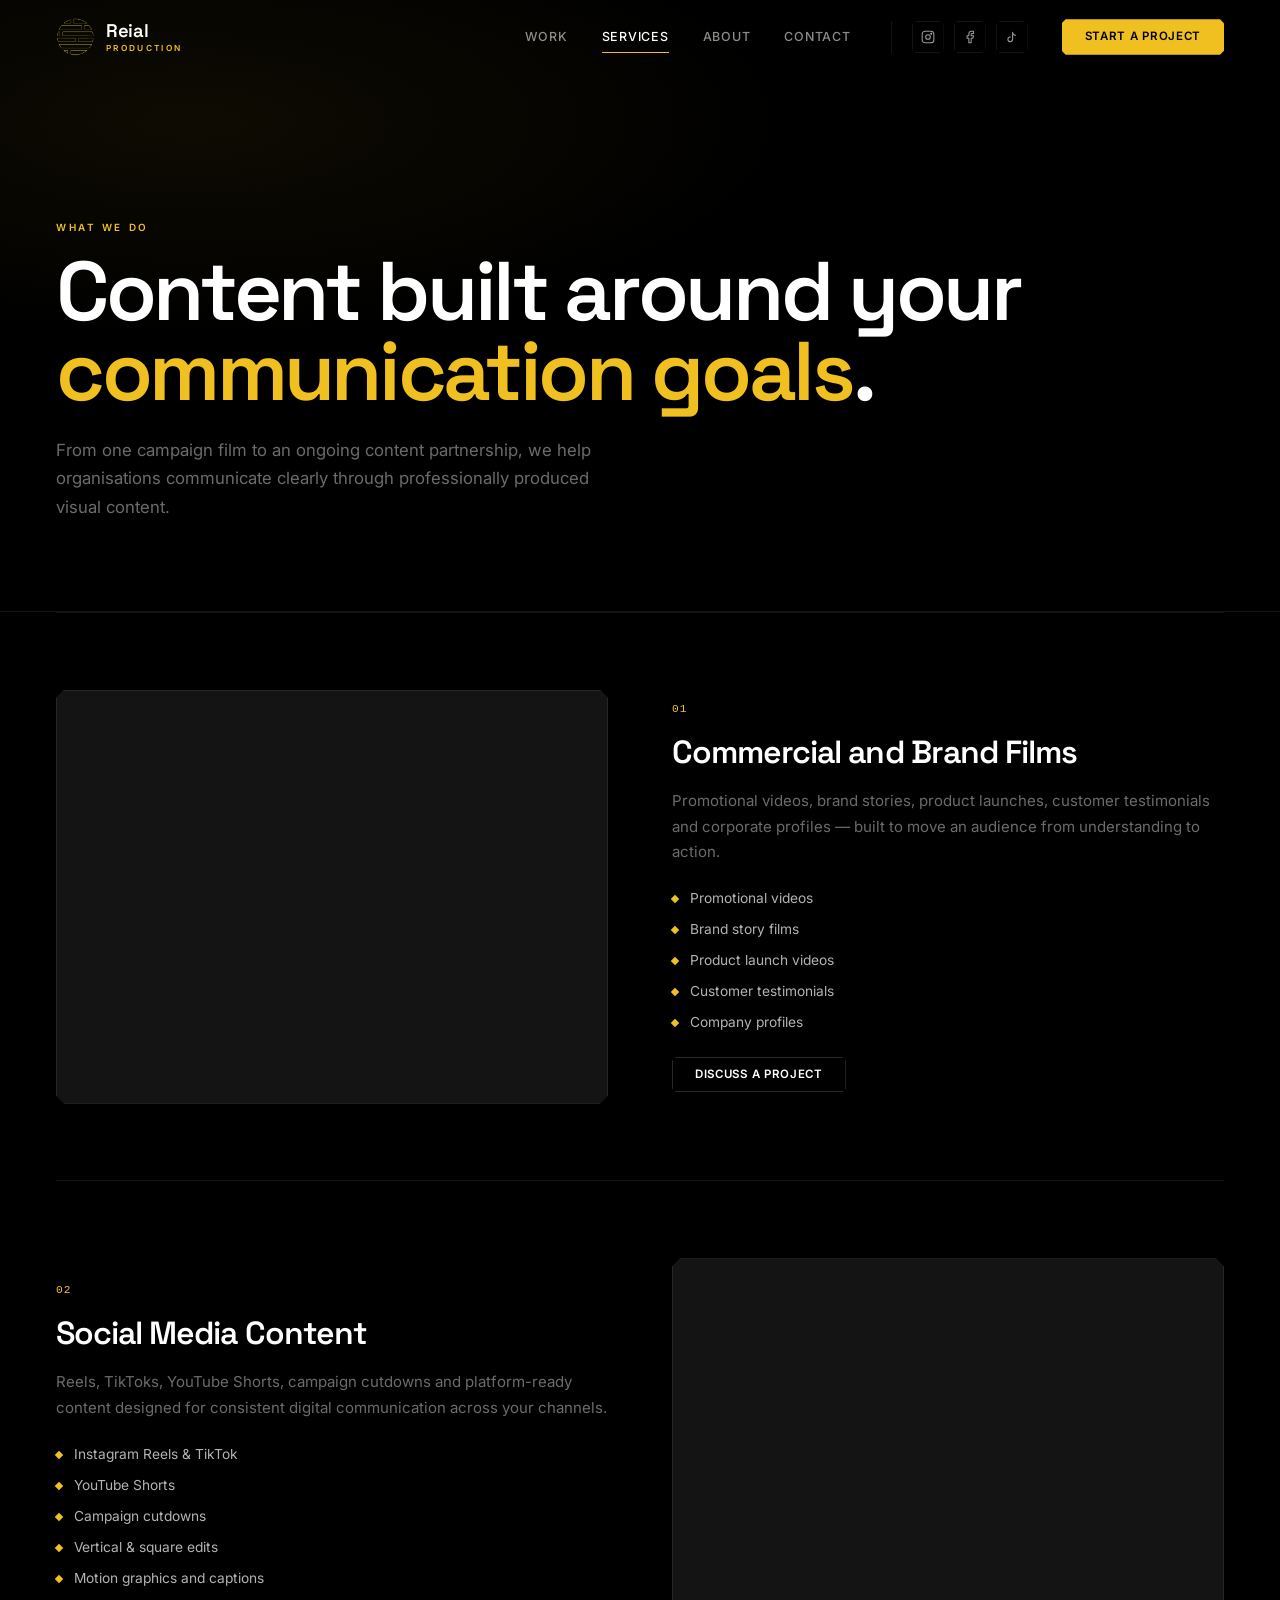
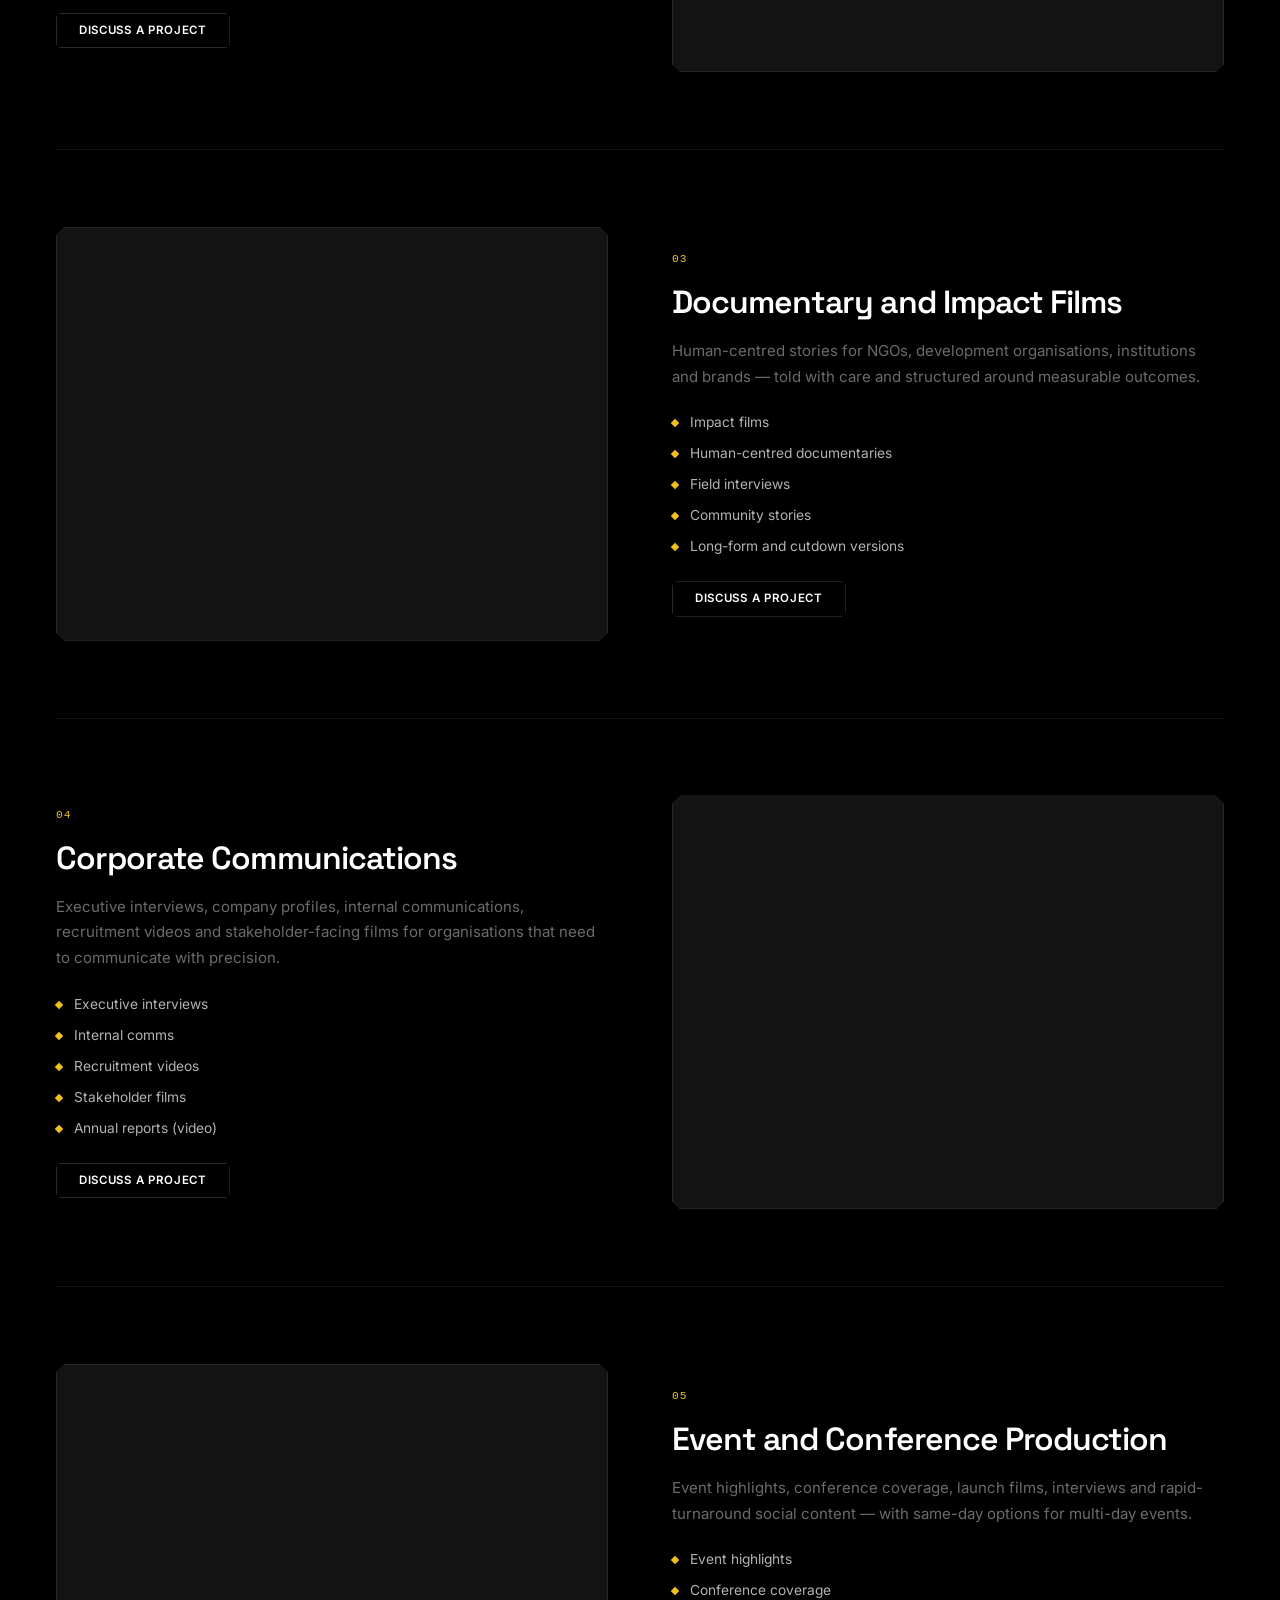
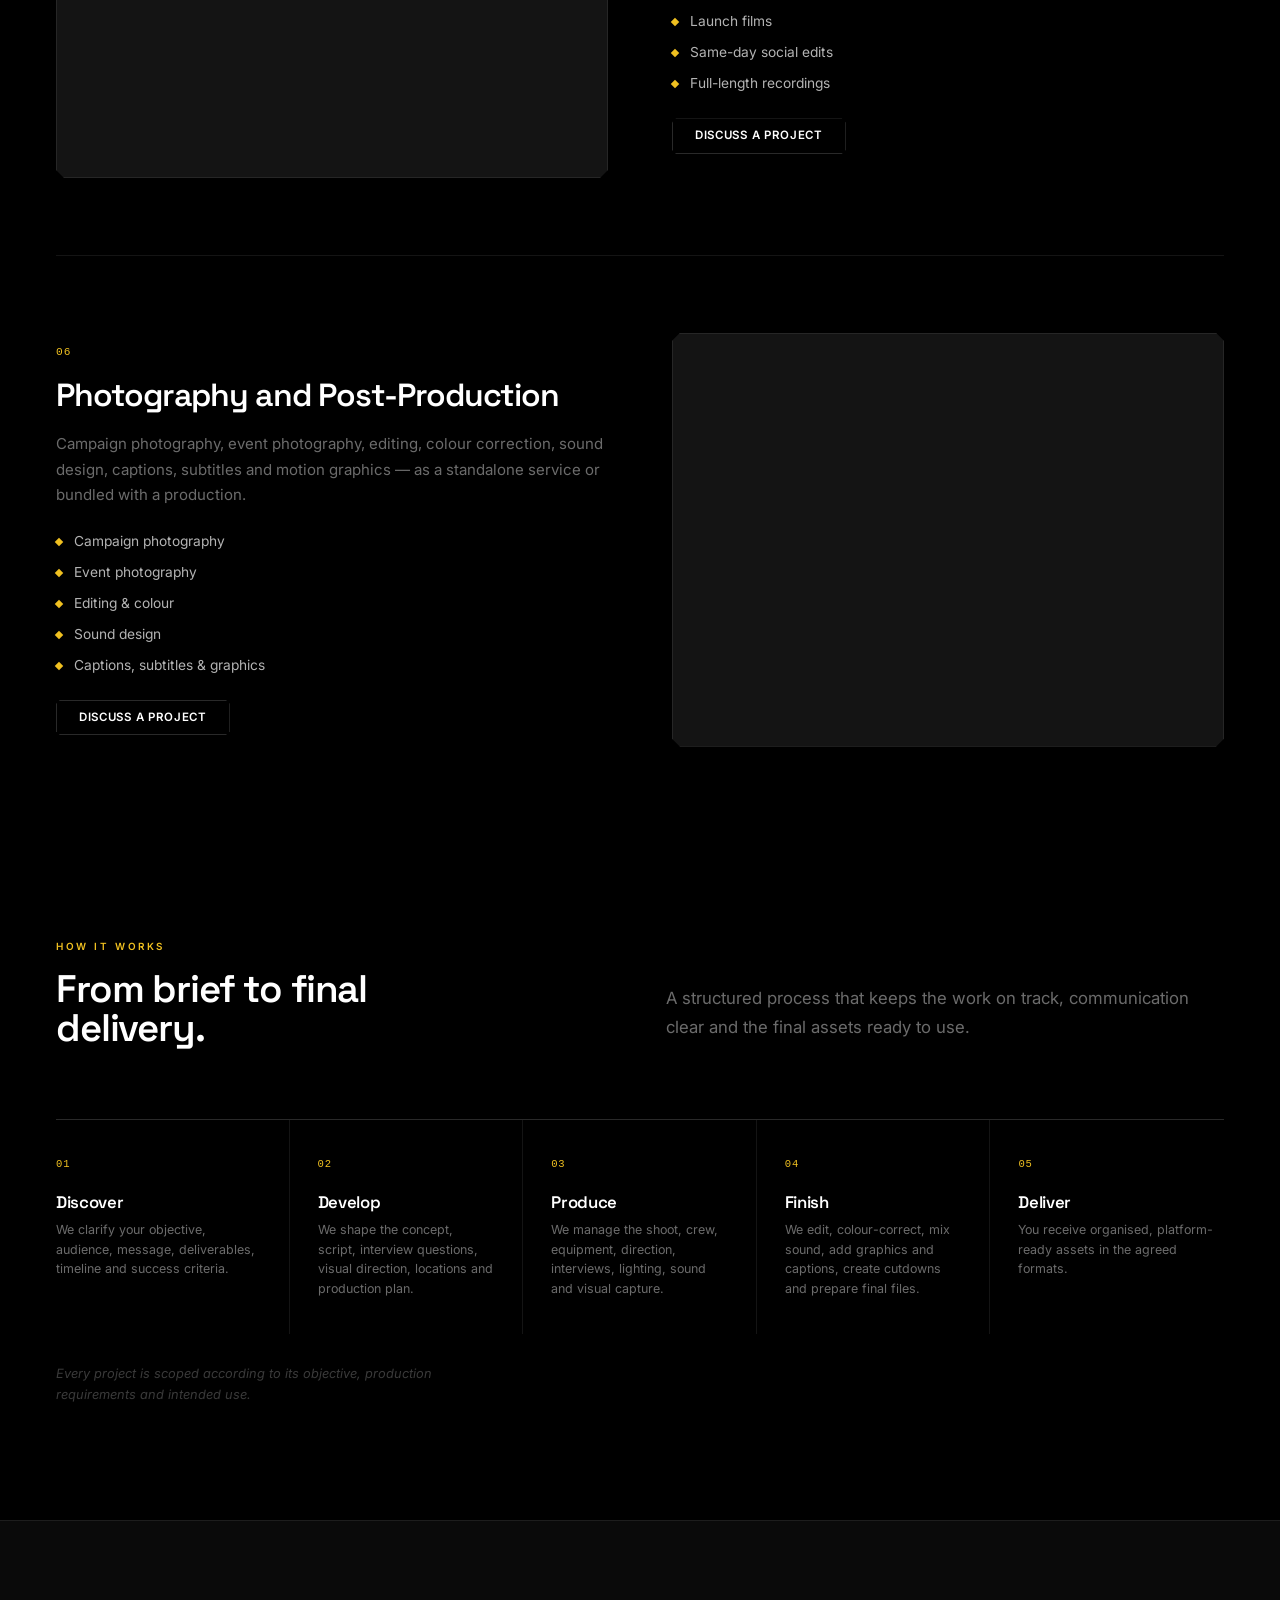
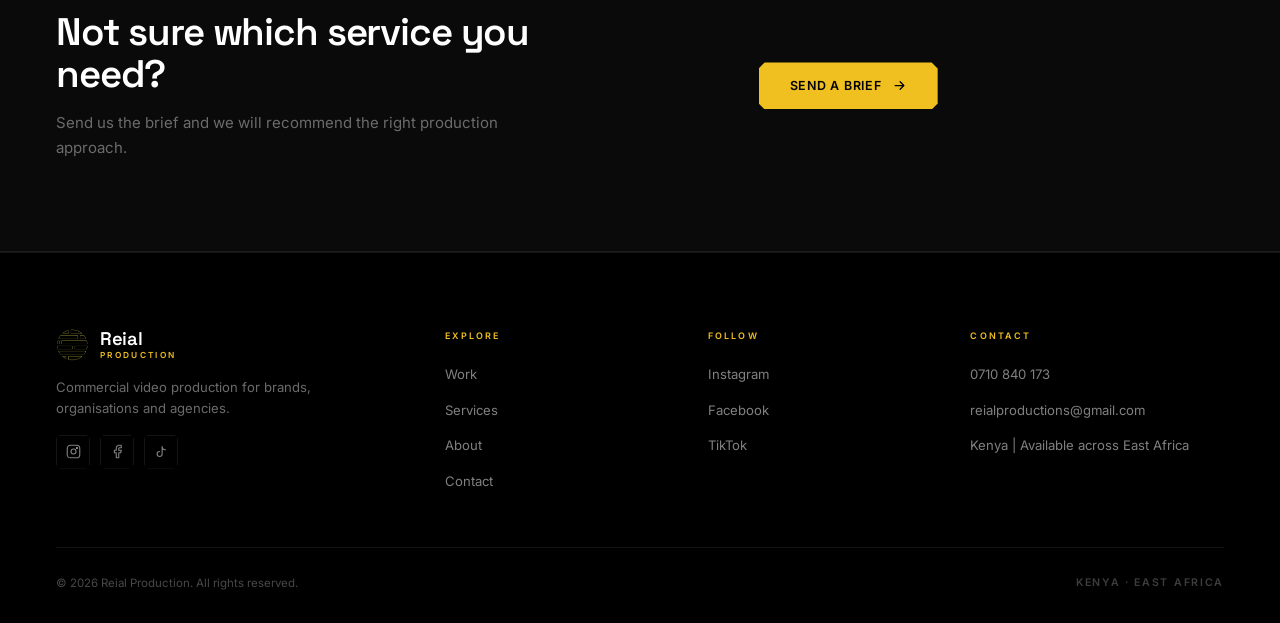
==== services.html @ 3b2d71b9 "Add files via upload" ====
<!DOCTYPE html>
<html lang="en">
<head>
<meta charset="utf-8">
<meta name="viewport" content="width=device-width, initial-scale=1">
<meta name="theme-color" content="#000000">

<title>Services — Reial Production</title>
<meta name="description" content="Commercial films, social media content, documentaries, corporate communications, event coverage and post-production from Reial Production.">
<link rel="canonical" href="https://reialproductions.vercel.app/services">

<meta property="og:type" content="website">
<meta property="og:title" content="Services — Reial Production">
<meta property="og:description" content="Content built around your communication goals.">
<meta property="og:image" content="assets/og-image.jpg">
<meta name="twitter:card" content="summary_large_image">

<link rel="icon" type="image/png" href="logo.png">
<link rel="preconnect" href="https://fonts.googleapis.com">
<link rel="preconnect" href="https://fonts.gstatic.com" crossorigin>
<link href="https://fonts.googleapis.com/css2?family=Inter:wght@300;400;500;600;700&family=Space+Grotesk:wght@500;600;700&display=swap" rel="stylesheet">
<link rel="stylesheet" href="styles.css">
</head>

<body id="top">

<div class="progress" aria-hidden="true"><div class="progress__bar" id="progressBar"></div></div>

<a class="skip" href="#main">Skip to content</a>

<header class="nav" id="nav">
  <div class="wrap nav__in">
    <a class="brand" href="index.html" aria-label="Reial Production — home">
      <img class="logo-mark" src="logo.png" alt="" width="38" height="38" aria-hidden="true">
      <span class="brand__text">Reial<em>Production</em></span>
    </a>
    <nav class="nav__links" id="navLinks" aria-label="Main">
      <a href="work.html">Work</a>
      <a href="services.html" class="is-current">Services</a>
      <a href="about.html">About</a>
      <a href="contact.html">Contact</a>
      <div class="nav__social">
        <a href="https://www.instagram.com/reialproduction/" target="_blank" rel="noopener" aria-label="Instagram"><svg viewBox="0 0 24 24"><rect x="2" y="2" width="20" height="20" rx="5"/><circle cx="12" cy="12" r="4"/><circle cx="17.5" cy="6.5" r=".8" fill="currentColor"/></svg></a>
        <a href="https://www.facebook.com/reial.ke" target="_blank" rel="noopener" aria-label="Facebook"><svg viewBox="0 0 24 24"><path d="M18 2h-3a5 5 0 0 0-5 5v3H7v4h3v8h4v-8h3l1-4h-4V7a1 1 0 0 1 1-1h3z"/></svg></a>
        <a href="https://www.tiktok.com/@reial.productions" target="_blank" rel="noopener" aria-label="TikTok"><svg viewBox="0 0 24 24"><path d="M9 12a4 4 0 1 0 4 4V4a5 5 0 0 0 5 5"/></svg></a>
      </div>
      <a class="btn btn--gold btn--sm" href="contact.html">Start a project</a>
    </nav>
    <button class="burger" id="burger" type="button" aria-label="Open menu" aria-expanded="false" aria-controls="navLinks">
      <span></span><span></span><span></span>
    </button>
  </div>
</header>

<main id="main">

<section class="page-hero">
  <div class="wrap page-hero__in rv">
    <span class="kicker">What we do</span>
    <h1>Content built around your <em>communication goals</em>.</h1>
    <p class="sub">From one campaign film to an ongoing content partnership, we help organisations communicate clearly through professionally produced visual content.</p>
  </div>
</section>

<section style="padding:0">
  <div class="wrap">
    <div class="svc-detail rv">
      <div class="svc-detail__media"><img src="assets/service-commercial.jpg" alt="Brand film production" loading="lazy" width="900" height="675"></div>
      <div>
        <span class="svc-detail__num">01</span>
        <h2 class="svc-detail__title">Commercial and Brand Films</h2>
        <p class="svc-detail__desc">Promotional videos, brand stories, product launches, customer testimonials and corporate profiles — built to move an audience from understanding to action.</p>
        <ul class="svc-detail__list"><li>Promotional videos</li><li>Brand story films</li><li>Product launch videos</li><li>Customer testimonials</li><li>Company profiles</li></ul>
        <a class="btn btn--ghost btn--sm" href="contact.html">Discuss a project</a>
      </div>
    </div>

    <div class="svc-detail rv">
      <div class="svc-detail__media"><img src="assets/service-social.jpg" alt="Social media content production" loading="lazy" width="900" height="675"></div>
      <div>
        <span class="svc-detail__num">02</span>
        <h2 class="svc-detail__title">Social Media Content</h2>
        <p class="svc-detail__desc">Reels, TikToks, YouTube Shorts, campaign cutdowns and platform-ready content designed for consistent digital communication across your channels.</p>
        <ul class="svc-detail__list"><li>Instagram Reels &amp; TikTok</li><li>YouTube Shorts</li><li>Campaign cutdowns</li><li>Vertical &amp; square edits</li><li>Motion graphics and captions</li></ul>
        <a class="btn btn--ghost btn--sm" href="contact.html">Discuss a project</a>
      </div>
    </div>

    <div class="svc-detail rv">
      <div class="svc-detail__media"><img src="assets/service-documentary.jpg" alt="Documentary production" loading="lazy" width="900" height="675"></div>
      <div>
        <span class="svc-detail__num">03</span>
        <h2 class="svc-detail__title">Documentary and Impact Films</h2>
        <p class="svc-detail__desc">Human-centred stories for NGOs, development organisations, institutions and brands — told with care and structured around measurable outcomes.</p>
        <ul class="svc-detail__list"><li>Impact films</li><li>Human-centred documentaries</li><li>Field interviews</li><li>Community stories</li><li>Long-form and cutdown versions</li></ul>
        <a class="btn btn--ghost btn--sm" href="contact.html">Discuss a project</a>
      </div>
    </div>

    <div class="svc-detail rv">
      <div class="svc-detail__media"><img src="assets/service-corporate.jpg" alt="Corporate communications production" loading="lazy" width="900" height="675"></div>
      <div>
        <span class="svc-detail__num">04</span>
        <h2 class="svc-detail__title">Corporate Communications</h2>
        <p class="svc-detail__desc">Executive interviews, company profiles, internal communications, recruitment videos and stakeholder-facing films for organisations that need to communicate with precision.</p>
        <ul class="svc-detail__list"><li>Executive interviews</li><li>Internal comms</li><li>Recruitment videos</li><li>Stakeholder films</li><li>Annual reports (video)</li></ul>
        <a class="btn btn--ghost btn--sm" href="contact.html">Discuss a project</a>
      </div>
    </div>

    <div class="svc-detail rv">
      <div class="svc-detail__media"><img src="assets/service-events.jpg" alt="Event and conference production" loading="lazy" width="900" height="675"></div>
      <div>
        <span class="svc-detail__num">05</span>
        <h2 class="svc-detail__title">Event and Conference Production</h2>
        <p class="svc-detail__desc">Event highlights, conference coverage, launch films, interviews and rapid-turnaround social content — with same-day options for multi-day events.</p>
        <ul class="svc-detail__list"><li>Event highlights</li><li>Conference coverage</li><li>Launch films</li><li>Same-day social edits</li><li>Full-length recordings</li></ul>
        <a class="btn btn--ghost btn--sm" href="contact.html">Discuss a project</a>
      </div>
    </div>

    <div class="svc-detail rv">
      <div class="svc-detail__media"><img src="assets/service-photography.jpg" alt="Photography and post-production" loading="lazy" width="900" height="675"></div>
      <div>
        <span class="svc-detail__num">06</span>
        <h2 class="svc-detail__title">Photography and Post-Production</h2>
        <p class="svc-detail__desc">Campaign photography, event photography, editing, colour correction, sound design, captions, subtitles and motion graphics — as a standalone service or bundled with a production.</p>
        <ul class="svc-detail__list"><li>Campaign photography</li><li>Event photography</li><li>Editing &amp; colour</li><li>Sound design</li><li>Captions, subtitles &amp; graphics</li></ul>
        <a class="btn btn--ghost btn--sm" href="contact.html">Discuss a project</a>
      </div>
    </div>
  </div>
</section>

<section class="process-section" aria-labelledby="procTitle">
  <div class="wrap">
    <div class="process-head rv">
      <div>
        <span class="kicker">How it works</span>
        <h2 class="display display--md" id="procTitle">From brief to final delivery.</h2>
      </div>
      <p class="sub">A structured process that keeps the work on track, communication clear and the final assets ready to use.</p>
    </div>
    <div class="proc-track rv">
      <div class="proc-step"><p class="proc-n">01</p><h3 class="proc-t">Discover</h3><p class="proc-d">We clarify your objective, audience, message, deliverables, timeline and success criteria.</p></div>
      <div class="proc-step"><p class="proc-n">02</p><h3 class="proc-t">Develop</h3><p class="proc-d">We shape the concept, script, interview questions, visual direction, locations and production plan.</p></div>
      <div class="proc-step"><p class="proc-n">03</p><h3 class="proc-t">Produce</h3><p class="proc-d">We manage the shoot, crew, equipment, direction, interviews, lighting, sound and visual capture.</p></div>
      <div class="proc-step"><p class="proc-n">04</p><h3 class="proc-t">Finish</h3><p class="proc-d">We edit, colour-correct, mix sound, add graphics and captions, create cutdowns and prepare final files.</p></div>
      <div class="proc-step"><p class="proc-n">05</p><h3 class="proc-t">Deliver</h3><p class="proc-d">You receive organised, platform-ready assets in the agreed formats.</p></div>
    </div>
    <p class="process-note rv">Every project is scoped according to its objective, production requirements and intended use.</p>
  </div>
</section>

<section class="cta-strip">
  <div class="wrap cta-strip__in rv">
    <div>
      <h2>Not sure which service you need?</h2>
      <p>Send us the brief and we will recommend the right production approach.</p>
    </div>
    <div class="btn-row">
      <a class="btn btn--gold" href="contact.html">Send a brief
        <svg viewBox="0 0 24 24" fill="none" stroke="currentColor" stroke-width="2" stroke-linecap="round" stroke-linejoin="round"><path d="M5 12h14M13 6l6 6-6 6"/></svg>
      </a>
    </div>
  </div>
</section>

</main>

<footer class="footer">
  <div class="wrap">
    <div class="footer-top">
      <div>
        <a class="brand" href="index.html">
          <img class="logo-mark" src="logo.png" alt="" width="32" height="32" aria-hidden="true">
          <span class="brand__text">Reial<em>Production</em></span>
        </a>
        <p class="footer-tag">Commercial video production for brands, organisations and agencies.</p>
        <div class="footer-social">
          <a href="https://www.instagram.com/reialproduction/" target="_blank" rel="noopener" aria-label="Instagram"><svg viewBox="0 0 24 24"><rect x="2" y="2" width="20" height="20" rx="5"/><circle cx="12" cy="12" r="4"/><circle cx="17.5" cy="6.5" r=".8" fill="currentColor"/></svg></a>
          <a href="https://www.facebook.com/reial.ke" target="_blank" rel="noopener" aria-label="Facebook"><svg viewBox="0 0 24 24"><path d="M18 2h-3a5 5 0 0 0-5 5v3H7v4h3v8h4v-8h3l1-4h-4V7a1 1 0 0 1 1-1h3z"/></svg></a>
          <a href="https://www.tiktok.com/@reial.productions" target="_blank" rel="noopener" aria-label="TikTok"><svg viewBox="0 0 24 24"><path d="M9 12a4 4 0 1 0 4 4V4a5 5 0 0 0 5 5"/></svg></a>
        </div>
      </div>
      <div><h5>Explore</h5><ul><li><a href="work.html">Work</a></li><li><a href="services.html">Services</a></li><li><a href="about.html">About</a></li><li><a href="contact.html">Contact</a></li></ul></div>
      <div><h5>Follow</h5><ul>
        <li><a href="https://www.instagram.com/reialproduction/" target="_blank" rel="noopener">Instagram</a></li>
        <li><a href="https://www.facebook.com/reial.ke" target="_blank" rel="noopener">Facebook</a></li>
        <li><a href="https://www.tiktok.com/@reial.productions" target="_blank" rel="noopener">TikTok</a></li>
      </ul></div>
      <div><h5>Contact</h5><ul>
        <li><a href="tel:+254710840173">0710 840 173</a></li>
        <li><a href="mailto:reialproductions@gmail.com">reialproductions@gmail.com</a></li>
        <li><span>Kenya | Available across East Africa</span></li>
      </ul></div>
    </div>
    <div class="footer-bot">
      <p>&copy; <span id="year">2026</span> Reial Production. All rights reserved.</p>
      <p class="loc">Kenya · East Africa</p>
    </div>
  </div>
</footer>

<script src="script.js"></script>
</body>
</html>
---- styles.css ----
/* ================================================================
   REIAL PRODUCTION — SHARED STYLES
   True black · Deep gold · Chamfered bevel
   ================================================================ */

:root{
  --black:#000000;
  --black-2:#0A0A0A;
  --black-3:#141414;
  --white:#FFFFFF;
  --gold:#F0C020;
  --gold-hot:#FFD84D;
  --gold-deep:#A67C00;
  --grey:#6B6B6B;
  --grey-2:#3A3A3A;
  --line:rgba(255,255,255,.08);
  --line-strong:rgba(255,255,255,.16);

  --sans:'Inter',system-ui,-apple-system,sans-serif;
  --display:'Space Grotesk','Inter',sans-serif;

  --ease:cubic-bezier(.22,.68,.24,1);
  --maxw:1300px;
  --pad:clamp(20px,4.5vw,56px);

  --ch-xs:4px;
  --ch-sm:6px;
  --ch:8px;
  --ch-lg:12px;
}

*,*::before,*::after{box-sizing:border-box}
html{-webkit-text-size-adjust:100%;scroll-behavior:smooth;scroll-padding-top:72px}
body{
  margin:0;font-family:var(--sans);font-size:16px;font-weight:400;line-height:1.6;
  color:var(--white);background:var(--black);
  -webkit-font-smoothing:antialiased;-moz-osx-font-smoothing:grayscale;
  overflow-x:hidden;
}
body.lock{overflow:hidden}
img,svg,iframe{max-width:100%;display:block}
h1,h2,h3,h4{margin:0;line-height:1;font-weight:400}
p{margin:0}
ul{margin:0;padding:0;list-style:none}
a{color:inherit;text-decoration:none}
button{font:inherit;color:inherit;background:none;border:0;cursor:pointer}
input,select,textarea{font:inherit;color:inherit}
[hidden]{display:none!important}
::selection{background:var(--gold);color:var(--black)}
:focus-visible{outline:2px solid var(--gold);outline-offset:4px}
.skip{position:absolute;left:-9999px;top:0;z-index:999;background:var(--gold);color:var(--black);padding:14px 24px;font-weight:600}
.skip:focus{left:0}

.wrap{width:100%;max-width:var(--maxw);margin-inline:auto;padding-inline:var(--pad)}

/* Scroll progress — thin gold playhead at top */
.progress{
  position:fixed;top:0;left:0;right:0;height:2px;z-index:150;
  pointer-events:none;background:transparent;
}
.progress__bar{
  height:100%;background:var(--gold);width:0%;
  transition:width .1s linear;
  box-shadow:0 0 14px rgba(240,192,32,.7);
}

/* Type */
.display{font-family:var(--display);font-weight:600;letter-spacing:-.03em;line-height:1}
.display--xl{font-size:clamp(2.6rem,8vw,6.5rem)}
.display--lg{font-size:clamp(2rem,5vw,4rem)}
.display--md{font-size:clamp(1.5rem,3.2vw,2.4rem)}
.display--sm{font-size:clamp(1.1rem,2vw,1.5rem)}
.kicker{display:block;font-size:.62rem;font-weight:600;letter-spacing:.26em;text-transform:uppercase;color:var(--gold);margin-bottom:16px}
.sub{font-size:clamp(.94rem,1.4vw,1.05rem);line-height:1.7;color:var(--grey);max-width:58ch}

/* Logo (image file) */
.logo-mark{
  height:38px;
  width:auto;
  max-width:130px;
  flex:none;
  object-fit:contain;
  display:block;
}
.brand{display:flex;align-items:center;gap:12px;flex:none}
.brand__text{display:flex;flex-direction:column;line-height:1;font-family:var(--display);font-size:1.15rem;font-weight:600;letter-spacing:-.02em}
.brand__text em{font-style:normal;font-family:var(--sans);font-size:.52rem;font-weight:600;letter-spacing:.28em;text-transform:uppercase;color:var(--gold);margin-top:3px}

/* Nav */
.nav{position:fixed;inset:0 0 auto 0;z-index:100;padding:18px 0;border-bottom:1px solid transparent;transition:.4s var(--ease)}
.nav.is-scrolled{
  background:rgba(0,0,0,.88);
  backdrop-filter:blur(18px) saturate(140%);-webkit-backdrop-filter:blur(18px) saturate(140%);
  border-bottom-color:var(--line);padding:11px 0;
}
.nav__in{display:flex;align-items:center;justify-content:space-between;gap:24px}
.nav__links{display:flex;align-items:center;gap:34px}
.nav__links > a:not(.btn){
  font-size:.78rem;font-weight:500;letter-spacing:.06em;text-transform:uppercase;
  color:rgba(255,255,255,.55);position:relative;padding:4px 0;transition:color .25s var(--ease);
}
.nav__links > a:not(.btn)::after{content:"";position:absolute;left:0;bottom:-2px;height:1px;width:0;background:var(--gold);transition:width .3s var(--ease)}
.nav__links > a:not(.btn):hover{color:var(--white)}
.nav__links > a:not(.btn):hover::after{width:100%}
.nav__links > a.is-current{color:var(--white)}
.nav__links > a.is-current::after{width:100%}
.nav__social{display:flex;align-items:center;gap:10px;padding-left:20px;border-left:1px solid var(--line);margin-left:6px}
.nav__social a{
  width:32px;height:32px;display:grid;place-items:center;
  border:1px solid var(--line);transition:.25s var(--ease);
  clip-path:polygon(var(--ch-xs) 0,calc(100% - var(--ch-xs)) 0,100% var(--ch-xs),100% calc(100% - var(--ch-xs)),calc(100% - var(--ch-xs)) 100%,var(--ch-xs) 100%,0 calc(100% - var(--ch-xs)),0 var(--ch-xs));
}
.nav__social a:hover{border-color:var(--gold);background:rgba(240,192,32,.08)}
.nav__social svg{width:14px;height:14px;stroke:rgba(255,255,255,.6);fill:none;stroke-width:1.8;stroke-linecap:round;stroke-linejoin:round}
.nav__social a:hover svg{stroke:var(--gold-hot)}
.burger{
  display:none;width:42px;height:42px;flex-direction:column;justify-content:center;align-items:center;gap:5px;
  border:1px solid var(--line-strong);
  clip-path:polygon(var(--ch-sm) 0,calc(100% - var(--ch-sm)) 0,100% var(--ch-sm),100% calc(100% - var(--ch-sm)),calc(100% - var(--ch-sm)) 100%,var(--ch-sm) 100%,0 calc(100% - var(--ch-sm)),0 var(--ch-sm));
}
.burger span{display:block;width:18px;height:1.5px;background:var(--white);transition:.3s var(--ease)}
.burger.open span:nth-child(1){transform:translateY(6.5px) rotate(45deg)}
.burger.open span:nth-child(2){opacity:0}
.burger.open span:nth-child(3){transform:translateY(-6.5px) rotate(-45deg)}

/* Buttons */
.btn{
  display:inline-flex;align-items:center;gap:10px;padding:15px 30px;
  font-family:var(--sans);font-size:.78rem;font-weight:600;letter-spacing:.06em;
  text-transform:uppercase;line-height:1;border:1px solid transparent;cursor:pointer;
  white-space:nowrap;transition:.3s var(--ease);
  clip-path:polygon(var(--ch-sm) 0,calc(100% - var(--ch-sm)) 0,100% var(--ch-sm),100% calc(100% - var(--ch-sm)),calc(100% - var(--ch-sm)) 100%,var(--ch-sm) 100%,0 calc(100% - var(--ch-sm)),0 var(--ch-sm));
}
.btn svg{width:15px;height:15px;flex:none;transition:transform .3s var(--ease)}
.btn:hover svg{transform:translateX(4px)}
.btn--gold{background:var(--gold);color:var(--black)}
.btn--gold:hover{background:var(--gold-hot)}
.btn--ghost{border-color:var(--line-strong);color:var(--white);background:transparent}
.btn--ghost:hover{border-color:var(--gold);color:var(--gold-hot)}
.btn--dark{background:var(--white);color:var(--black)}
.btn--dark:hover{background:var(--gold);color:var(--black)}
.btn--sm{
  padding:11px 22px;font-size:.72rem;
  clip-path:polygon(var(--ch-xs) 0,calc(100% - var(--ch-xs)) 0,100% var(--ch-xs),100% calc(100% - var(--ch-xs)),calc(100% - var(--ch-xs)) 100%,var(--ch-xs) 100%,0 calc(100% - var(--ch-xs)),0 var(--ch-xs));
}
.btn--block{width:100%;justify-content:center}
.btn-row{display:flex;flex-wrap:wrap;gap:14px}

/* Hero */
.hero{position:relative;min-height:100svh;display:flex;align-items:flex-end;padding:160px 0 clamp(60px,8vw,100px);overflow:hidden}
.hero__bg{position:absolute;inset:0;z-index:0;background:var(--black-3)}
.hero__bg img{width:100%;height:100%;object-fit:cover;object-position:center 30%;opacity:.45}
.hero__scrim{
  position:absolute;inset:0;z-index:1;
  background:
    linear-gradient(180deg,rgba(0,0,0,.94) 0%,rgba(0,0,0,.3) 40%,rgba(0,0,0,.85) 80%,var(--black) 100%),
    linear-gradient(110deg,rgba(0,0,0,.9) 0%,transparent 60%);
}
.hero__in{position:relative;z-index:2;width:100%}
.hero__eyebrow{display:inline-flex;align-items:center;gap:12px;margin-bottom:26px}
.hero__eyebrow::before{content:"";width:40px;height:1px;background:var(--gold)}
.hero__eyebrow span{font-size:.6rem;font-weight:600;letter-spacing:.28em;text-transform:uppercase;color:var(--gold)}
.hero h1{font-family:var(--display);font-weight:600;letter-spacing:-.04em;font-size:clamp(2.6rem,9vw,7rem);line-height:.94;max-width:14ch;text-wrap:balance}
.hero h1 em{font-style:normal;color:var(--gold)}
.hero__sub{margin-top:28px;max-width:46ch;font-size:clamp(.94rem,1.4vw,1.08rem);line-height:1.7;color:rgba(255,255,255,.6)}
.hero__sub strong{color:var(--white);font-weight:500}
.hero__cta{margin-top:40px}
.hero__meta{margin-top:42px;display:flex;flex-wrap:wrap;gap:8px 28px;align-items:center}
.hero__meta span{font-size:.58rem;font-weight:600;letter-spacing:.2em;text-transform:uppercase;color:var(--grey-2)}
.hero__meta span:first-child{color:var(--gold);position:relative;padding-left:16px}
.hero__meta span:first-child::before{content:"";position:absolute;left:0;top:50%;width:6px;height:6px;background:var(--gold);transform:translateY(-50%) rotate(45deg)}

/* Page hero */
.page-hero{position:relative;padding:clamp(140px,18vw,220px) 0 clamp(56px,7vw,96px);border-bottom:1px solid var(--line);overflow:hidden}
.page-hero::before{content:"";position:absolute;inset:0;pointer-events:none;background:radial-gradient(80% 60% at 15% 20%,rgba(240,192,32,.06),transparent 60%)}
.page-hero__in{position:relative;z-index:1}
.page-hero h1{font-family:var(--display);font-weight:600;letter-spacing:-.04em;font-size:clamp(2.4rem,7vw,5.2rem);line-height:.96;max-width:18ch;text-wrap:balance}
.page-hero h1 em{font-style:normal;color:var(--gold)}
.page-hero .sub{margin-top:24px;max-width:52ch}

/* Showreel */
.reel-section{padding:0;position:relative;border-top:1px solid var(--line)}
.reel{
  position:relative;cursor:pointer;overflow:hidden;background:var(--black-3);display:block;
  clip-path:polygon(var(--ch-lg) 0,calc(100% - var(--ch-lg)) 0,100% var(--ch-lg),100% calc(100% - var(--ch-lg)),calc(100% - var(--ch-lg)) 100%,var(--ch-lg) 100%,0 calc(100% - var(--ch-lg)),0 var(--ch-lg));
}
.reel__poster{position:absolute;inset:0}
.reel__poster img{width:100%;height:100%;object-fit:cover;opacity:.5}
.reel__poster::after{content:"";position:absolute;inset:0;background:linear-gradient(180deg,rgba(0,0,0,.2) 0%,rgba(0,0,0,.8) 100%)}
.reel__content{position:relative;z-index:2;min-height:clamp(380px,60vh,620px);display:flex;flex-direction:column;align-items:center;justify-content:center;text-align:center;padding:clamp(60px,10vw,120px) var(--pad)}
.reel__play{
  width:clamp(68px,9vw,92px);height:clamp(68px,9vw,92px);
  border:1px solid rgba(240,192,32,.5);background:rgba(240,192,32,.06);
  display:grid;place-items:center;margin-bottom:32px;
  transition:.4s var(--ease);backdrop-filter:blur(6px);
  clip-path:polygon(var(--ch) 0,calc(100% - var(--ch)) 0,100% var(--ch),100% calc(100% - var(--ch)),calc(100% - var(--ch)) 100%,var(--ch) 100%,0 calc(100% - var(--ch)),0 var(--ch));
}
.reel:hover .reel__play{background:var(--gold);border-color:var(--gold);transform:scale(1.06)}
.reel__play svg{width:24px;height:24px;fill:var(--gold);margin-left:3px;transition:fill .3s var(--ease)}
.reel:hover .reel__play svg{fill:var(--black)}
.reel__title{font-family:var(--display);font-size:clamp(1.4rem,3vw,2.2rem);font-weight:600;letter-spacing:-.03em;max-width:14ch}
.reel__meta{margin-top:14px;font-size:.62rem;letter-spacing:.24em;text-transform:uppercase;color:var(--grey)}

/* Proof */
.proof{padding:clamp(44px,6vw,68px) 0;border-bottom:1px solid var(--line)}
.proof__line{font-family:var(--display);font-size:clamp(1.1rem,2.2vw,1.5rem);font-weight:500;letter-spacing:-.02em;color:rgba(255,255,255,.85);max-width:52ch;line-height:1.3;margin-bottom:32px}
.proof__items{display:flex;flex-wrap:wrap;gap:8px 36px}
.proof__items span{font-size:.8rem;color:var(--grey);position:relative;padding-left:16px}
.proof__items span::before{content:"";position:absolute;left:0;top:50%;width:6px;height:6px;background:var(--gold);transform:translateY(-50%) rotate(45deg)}
.proof__names{margin-top:24px;display:flex;flex-wrap:wrap;gap:6px 28px;align-items:baseline}
.proof__names small{font-size:.6rem;letter-spacing:.22em;text-transform:uppercase;color:var(--grey-2);font-weight:600}
.proof__names strong{font-family:var(--display);font-size:1rem;font-weight:500;color:rgba(255,255,255,.55);letter-spacing:-.01em}

/* Work reel */
.work-section{padding:clamp(56px,8vw,100px) 0}
.work-head{display:flex;align-items:flex-end;justify-content:space-between;gap:24px;margin-bottom:clamp(32px,4vw,52px)}
.work-head .display--md{max-width:16ch}
.work-nav{display:flex;gap:8px}
.work-nav button{
  width:44px;height:44px;border:1px solid var(--line-strong);
  display:grid;place-items:center;transition:.25s var(--ease);
  clip-path:polygon(var(--ch-sm) 0,calc(100% - var(--ch-sm)) 0,100% var(--ch-sm),100% calc(100% - var(--ch-sm)),calc(100% - var(--ch-sm)) 100%,var(--ch-sm) 100%,0 calc(100% - var(--ch-sm)),0 var(--ch-sm));
}
.work-nav button:hover{border-color:var(--gold);background:rgba(240,192,32,.08)}
.work-nav button:disabled{opacity:.25;cursor:default}
.work-nav button:disabled:hover{border-color:var(--line-strong);background:none}
.work-nav svg{width:16px;height:16px;stroke:var(--white)}

.reel-track{display:flex;gap:clamp(16px,2.4vw,28px);overflow-x:auto;scroll-snap-type:x mandatory;scroll-behavior:smooth;padding-bottom:20px;-ms-overflow-style:none;scrollbar-width:none;cursor:grab}
.reel-track::-webkit-scrollbar{display:none}
.reel-track.is-dragging{cursor:grabbing;scroll-snap-type:none;scroll-behavior:auto}

.frame{
  flex:0 0 clamp(300px,34vw,500px);scroll-snap-align:start;
  position:relative;overflow:hidden;background:var(--black-3);display:block;cursor:pointer;
  clip-path:polygon(var(--ch) 0,calc(100% - var(--ch)) 0,100% var(--ch),100% calc(100% - var(--ch)),calc(100% - var(--ch)) 100%,var(--ch) 100%,0 calc(100% - var(--ch)),0 var(--ch));
}
.frame:nth-child(even){margin-top:clamp(24px,4vw,56px)}
.frame__img{aspect-ratio:16/10;overflow:hidden;position:relative}
.frame__img img{width:100%;height:100%;object-fit:cover;transition:transform 1s var(--ease),filter .6s var(--ease);filter:grayscale(.2) brightness(.85)}
.frame:hover .frame__img img{transform:scale(1.05);filter:grayscale(0) brightness(1)}
.frame__veil{position:absolute;inset:0;pointer-events:none;background:linear-gradient(180deg,transparent 35%,rgba(0,0,0,.94) 100%)}
.frame__info{position:absolute;left:0;right:0;bottom:0;padding:clamp(18px,2.4vw,28px);z-index:2}
.frame__cat{font-size:.56rem;font-weight:600;letter-spacing:.22em;text-transform:uppercase;color:var(--gold);margin-bottom:7px}
.frame__name{font-family:var(--display);font-size:clamp(1.05rem,1.8vw,1.4rem);font-weight:600;letter-spacing:-.025em;line-height:1.1}
.frame__brief{margin-top:8px;font-size:.8rem;color:rgba(255,255,255,.55);line-height:1.55;max-width:42ch}
.frame__go{display:inline-flex;align-items:center;gap:7px;margin-top:13px;font-size:.62rem;font-weight:600;letter-spacing:.14em;text-transform:uppercase;color:var(--gold)}
.frame__go svg{width:13px;height:13px;transition:transform .3s var(--ease)}
.frame:hover .frame__go svg{transform:translateX(3px)}
.reel-bar{margin-top:28px;height:2px;background:rgba(255,255,255,.06);position:relative;overflow:hidden}
.reel-bar i{position:absolute;left:0;top:0;height:100%;width:0%;background:var(--gold);transition:width .12s linear}

/* Work grid */
.filter-bar{display:flex;flex-wrap:wrap;gap:10px;margin-bottom:clamp(34px,4vw,52px)}
.filter-chip{
  padding:10px 22px;border:1px solid var(--line-strong);background:transparent;
  font-family:var(--sans);font-size:.72rem;font-weight:600;letter-spacing:.1em;
  text-transform:uppercase;color:rgba(255,255,255,.6);transition:.25s var(--ease);cursor:pointer;
  clip-path:polygon(var(--ch-xs) 0,calc(100% - var(--ch-xs)) 0,100% var(--ch-xs),100% calc(100% - var(--ch-xs)),calc(100% - var(--ch-xs)) 100%,var(--ch-xs) 100%,0 calc(100% - var(--ch-xs)),0 var(--ch-xs));
}
.filter-chip:hover{border-color:var(--gold);color:var(--gold)}
.filter-chip.is-active{background:var(--gold);border-color:var(--gold);color:var(--black)}

.work-grid{display:grid;grid-template-columns:repeat(2,1fr);gap:clamp(20px,3vw,44px)}
.work-grid .work-card:nth-child(4n+2),.work-grid .work-card:nth-child(4n+4){transform:translateY(clamp(20px,3vw,44px))}
.work-card{
  display:block;position:relative;overflow:hidden;background:var(--black-3);cursor:pointer;
  clip-path:polygon(var(--ch) 0,calc(100% - var(--ch)) 0,100% var(--ch),100% calc(100% - var(--ch)),calc(100% - var(--ch)) 100%,var(--ch) 100%,0 calc(100% - var(--ch)),0 var(--ch));
}
.work-card__img{aspect-ratio:16/11;overflow:hidden;position:relative}
.work-card__img img{width:100%;height:100%;object-fit:cover;transition:transform 1s var(--ease),filter .6s var(--ease);filter:grayscale(.2) brightness(.85)}
.work-card:hover .work-card__img img{transform:scale(1.05);filter:grayscale(0) brightness(1)}
.work-card__veil{position:absolute;inset:0;pointer-events:none;background:linear-gradient(180deg,transparent 35%,rgba(0,0,0,.94) 100%)}
.work-card__info{position:absolute;left:0;right:0;bottom:0;padding:clamp(20px,2.6vw,32px);z-index:2}
.work-card__cat{font-size:.58rem;font-weight:600;letter-spacing:.22em;text-transform:uppercase;color:var(--gold);margin-bottom:8px}
.work-card__name{font-family:var(--display);font-size:clamp(1.15rem,2vw,1.55rem);font-weight:600;letter-spacing:-.025em;line-height:1.1}
.work-card__brief{margin-top:9px;font-size:.82rem;color:rgba(255,255,255,.55);line-height:1.55;max-width:42ch}
.work-card__go{display:inline-flex;align-items:center;gap:7px;margin-top:14px;font-size:.62rem;font-weight:600;letter-spacing:.14em;text-transform:uppercase;color:var(--gold)}
.work-card__go svg{width:13px;height:13px;transition:transform .3s var(--ease)}
.work-card:hover .work-card__go svg{transform:translateX(3px)}

/* Services list */
.svc-section{padding:clamp(64px,9vw,120px) 0;border-top:1px solid var(--line)}
.svc-head{display:grid;grid-template-columns:1fr 1fr;gap:clamp(24px,4vw,64px);align-items:end;margin-bottom:clamp(40px,6vw,72px)}
.svc-head .display--md{max-width:14ch}
.svc-head .sub{padding-bottom:6px}
.svc-list{border-top:1px solid var(--line-strong)}
.svc-row{display:grid;grid-template-columns:60px 1.1fr 1.4fr auto;gap:clamp(16px,3vw,44px);align-items:start;padding:clamp(24px,3.2vw,40px) 0;border-bottom:1px solid var(--line);transition:padding-left .4s var(--ease),background .4s var(--ease)}
.svc-row:hover{padding-left:16px;background:rgba(240,192,32,.035)}
.svc-n{font-family:'SF Mono','Fira Code',monospace;font-size:.7rem;color:var(--gold);padding-top:8px;letter-spacing:.08em}
.svc-t{font-family:var(--display);font-size:clamp(.95rem,1.8vw,1.3rem);font-weight:600;letter-spacing:-.025em;line-height:1.1}
.svc-d{font-size:.86rem;color:var(--grey);line-height:1.62;padding-top:5px}
.svc-arrow{padding-top:6px;opacity:0;transform:translateX(-8px);transition:.35s var(--ease)}
.svc-row:hover .svc-arrow{opacity:1;transform:none}
.svc-arrow svg{width:18px;height:18px;stroke:var(--gold)}

/* Service detail */
.svc-detail{display:grid;grid-template-columns:1fr 1fr;gap:clamp(32px,5vw,80px);align-items:center;padding:clamp(48px,6vw,88px) 0;border-top:1px solid var(--line)}
.svc-detail:nth-child(even) .svc-detail__media{order:2}
.svc-detail__media{
  aspect-ratio:4/3;overflow:hidden;background:var(--black-3);border:1px solid var(--line);
  clip-path:polygon(var(--ch) 0,calc(100% - var(--ch)) 0,100% var(--ch),100% calc(100% - var(--ch)),calc(100% - var(--ch)) 100%,var(--ch) 100%,0 calc(100% - var(--ch)),0 var(--ch));
}
.svc-detail__media img{width:100%;height:100%;object-fit:cover;filter:grayscale(.15) brightness(.92);transition:filter .6s var(--ease),transform 1s var(--ease)}
.svc-detail:hover .svc-detail__media img{filter:grayscale(0) brightness(1);transform:scale(1.03)}
.svc-detail__num{font-family:'SF Mono','Fira Code',monospace;font-size:.7rem;color:var(--gold);letter-spacing:.1em;margin-bottom:16px;display:block}
.svc-detail__title{font-family:var(--display);font-size:clamp(1.4rem,2.6vw,2rem);font-weight:600;letter-spacing:-.03em;line-height:1.1;margin-bottom:18px}
.svc-detail__desc{font-size:.94rem;color:var(--grey);line-height:1.7;margin-bottom:22px}
.svc-detail__list{display:grid;gap:9px;margin-bottom:24px}
.svc-detail__list li{font-size:.86rem;color:rgba(255,255,255,.7);padding-left:18px;position:relative}
.svc-detail__list li::before{content:"";position:absolute;left:0;top:9px;width:6px;height:6px;background:var(--gold);transform:rotate(45deg)}

/* Clients line */
.clients-line{padding:clamp(44px,6vw,80px) 0;border-top:1px solid var(--line);border-bottom:1px solid var(--line)}
.clients-line .display--sm{color:var(--grey-2);line-height:1.5;max-width:72ch;font-weight:500}
.clients-line .display--sm strong{color:var(--white);font-weight:500}

/* Why */
.why-section{padding:clamp(64px,9vw,120px) 0;background:var(--white);color:var(--black)}
.why-section .kicker{color:var(--gold-deep)}
.why-section .display--md{max-width:16ch;margin-bottom:clamp(40px,6vw,72px)}
.why-grid{
  display:grid;
  grid-template-columns:repeat(3,1fr);
  border-top:1px solid rgba(0,0,0,.12);
}
.why-cell{
  padding:clamp(28px,3.6vw,46px) clamp(24px,3vw,40px);
  border-bottom:1px solid rgba(0,0,0,.12);
  border-right:1px solid rgba(0,0,0,.12);
}
.why-cell:nth-child(3n+1){padding-left:0}
.why-cell:nth-child(3n){border-right:0;padding-right:0}
.why-cell h3{font-family:var(--display);font-size:clamp(.92rem,1.5vw,1.1rem);font-weight:600;letter-spacing:-.02em;line-height:1.15;margin-bottom:11px}
.why-cell p{font-size:.84rem;color:#5A5A62;line-height:1.62}

/* Process */
.process-section{padding:clamp(64px,9vw,120px) 0}
.process-head{display:grid;grid-template-columns:1fr 1fr;gap:clamp(24px,4vw,64px);align-items:end;margin-bottom:clamp(40px,6vw,72px)}
.process-head .display--md{max-width:14ch}
.process-head .sub{padding-bottom:6px}
.proc-track{display:grid;grid-template-columns:repeat(5,1fr);border-top:1px solid var(--line-strong)}
.proc-step{
  padding:clamp(22px,2.8vw,38px) clamp(18px,2.2vw,28px) clamp(22px,2.8vw,38px) clamp(18px,2.2vw,28px);
  border-right:1px solid var(--line);
  position:relative;
  transition:background .35s var(--ease);
}
.proc-step:first-child{padding-left:0}
.proc-step:last-child{border-right:0;padding-right:0}
.proc-step:hover{background:rgba(240,192,32,.03)}
.proc-step::before{content:"";position:absolute;top:-1px;left:0;width:0;height:2px;background:var(--gold);transition:width .5s var(--ease)}
.proc-step:hover::before{width:100%}
.proc-n{font-family:'SF Mono','Fira Code',monospace;font-size:.66rem;color:var(--gold);margin-bottom:20px;letter-spacing:.08em}
.proc-t{font-family:var(--display);font-size:clamp(.88rem,1.4vw,1.05rem);font-weight:600;letter-spacing:-.02em;line-height:1.1;margin-bottom:9px}
.proc-d{font-size:.78rem;color:var(--grey);line-height:1.56}
.process-note{margin-top:30px;font-size:.8rem;color:var(--grey-2);font-style:italic;max-width:56ch}

/* Partnership */
.partner-section{padding:clamp(64px,9vw,120px) 0;background:var(--black-2);border-top:1px solid var(--line);border-bottom:1px solid var(--line)}
.partner-grid{display:grid;grid-template-columns:1.1fr .9fr;gap:clamp(32px,5vw,80px);align-items:start}
.partner-grid .display--md{max-width:16ch;margin-bottom:22px}
.partner-list{display:grid;grid-template-columns:1fr 1fr;gap:10px 32px;margin-top:30px}
.partner-list li{font-size:.84rem;color:rgba(255,255,255,.6);padding-left:18px;position:relative}
.partner-list li::before{content:"";position:absolute;left:0;top:8px;width:6px;height:6px;background:var(--gold);transform:rotate(45deg)}
.partner-side{padding-top:8px}
.partner-side p{font-size:.86rem;color:var(--grey);line-height:1.68;margin-bottom:26px}

/* Case study */
.case-section{padding:clamp(64px,9vw,120px) 0;border-top:1px solid var(--line)}
.case-grid{display:grid;grid-template-columns:1fr 1.1fr;gap:clamp(32px,5vw,80px);align-items:center}
.case-visual{
  border:1px solid var(--line);overflow:hidden;
  clip-path:polygon(var(--ch) 0,calc(100% - var(--ch)) 0,100% var(--ch),100% calc(100% - var(--ch)),calc(100% - var(--ch)) 100%,var(--ch) 100%,0 calc(100% - var(--ch)),0 var(--ch));
}
.case-visual img{width:100%;aspect-ratio:1/1;object-fit:cover;filter:grayscale(.15) brightness(.9)}
.case-video{
  width:100%;
  aspect-ratio:1/1;
  object-fit:cover;
  display:block;
  filter:grayscale(.1) brightness(.95);
}
.case-block{margin-bottom:24px}
.case-block:last-child{margin-bottom:0}
.case-lbl{font-size:.58rem;font-weight:600;letter-spacing:.24em;text-transform:uppercase;color:var(--gold);margin-bottom:8px}
.case-block p{font-size:.88rem;color:var(--grey);line-height:1.64}
.case-out{margin-top:12px;display:grid;gap:8px}
.case-out li{font-size:.84rem;color:rgba(255,255,255,.7);padding-left:16px;position:relative}
.case-out li::before{content:"";position:absolute;left:0;top:9px;width:6px;height:6px;background:var(--gold);transform:rotate(45deg)}
.case-result{margin-top:28px;padding:20px 24px;border-left:2px solid var(--gold);background:rgba(240,192,32,.05);font-size:.88rem;color:rgba(255,255,255,.78);line-height:1.6}

/* Team — 3 top, 2 centred below */
.team-grid{
  display:grid;
  grid-template-columns:repeat(6,1fr);
  gap:clamp(20px,3vw,36px);
}
.team-grid .team-card:nth-child(1),
.team-grid .team-card:nth-child(2),
.team-grid .team-card:nth-child(3){grid-column:span 2}
.team-grid .team-card:nth-child(4){grid-column:2 / span 2}
.team-grid .team-card:nth-child(5){grid-column:4 / span 2}
.team-card{
  background:var(--black-3);border:1px solid var(--line);overflow:hidden;
  clip-path:polygon(var(--ch) 0,calc(100% - var(--ch)) 0,100% var(--ch),100% calc(100% - var(--ch)),calc(100% - var(--ch)) 100%,var(--ch) 100%,0 calc(100% - var(--ch)),0 var(--ch));
}
.team-card__img{aspect-ratio:4/5;overflow:hidden;background:var(--black-2)}
.team-card__img img{width:100%;height:100%;object-fit:cover;filter:grayscale(.3) brightness(.9);transition:filter .6s var(--ease),transform 1s var(--ease)}
.team-card:hover .team-card__img img{filter:grayscale(0) brightness(1);transform:scale(1.03)}
.team-card__info{padding:22px 24px 26px}
.team-card__name{font-family:var(--display);font-size:1.1rem;font-weight:600;letter-spacing:-.025em;margin-bottom:6px}
.team-card__role{font-size:.68rem;font-weight:600;letter-spacing:.2em;text-transform:uppercase;color:var(--gold);margin-bottom:12px;line-height:1.4}
.team-card__bio{font-size:.84rem;color:var(--grey);line-height:1.6}

/* Contact */
.contact-section{padding:clamp(64px,9vw,120px) 0;background:var(--black)}
.contact-grid{display:grid;grid-template-columns:.9fr 1.1fr;gap:clamp(36px,5vw,80px);align-items:start}
.contact-head .display--md{max-width:14ch;margin-bottom:22px}
.contact-head .sub{max-width:44ch;margin-bottom:34px}
.cm-list{display:grid;border-top:1px solid var(--line)}
.cm{display:flex;align-items:center;gap:16px;padding:18px 0;border-bottom:1px solid var(--line);transition:padding-left .3s var(--ease)}
.cm:hover{padding-left:10px}
.cm-ico{
  width:36px;height:36px;flex:none;border:1px solid rgba(240,192,32,.3);
  display:grid;place-items:center;
  clip-path:polygon(var(--ch-xs) 0,calc(100% - var(--ch-xs)) 0,100% var(--ch-xs),100% calc(100% - var(--ch-xs)),calc(100% - var(--ch-xs)) 100%,var(--ch-xs) 100%,0 calc(100% - var(--ch-xs)),0 var(--ch-xs));
}
.cm-ico svg{width:16px;height:16px;stroke:var(--gold);fill:none;stroke-width:1.8;stroke-linecap:round;stroke-linejoin:round}
.cm-b{min-width:0}
.cm-l{font-size:.56rem;font-weight:600;letter-spacing:.2em;text-transform:uppercase;color:var(--grey-2);margin-bottom:2px}
.cm-v{font-size:.88rem;font-weight:500;color:rgba(255,255,255,.82);word-break:break-word}
.cm-grid{display:grid;grid-template-columns:repeat(2,1fr);gap:clamp(16px,2.4vw,24px);margin-top:clamp(34px,4vw,52px)}
.cm-tile{
  display:flex;flex-direction:column;gap:14px;
  padding:clamp(24px,3vw,34px);
  border:1px solid var(--line);background:var(--black-2);transition:.3s var(--ease);
  clip-path:polygon(var(--ch) 0,calc(100% - var(--ch)) 0,100% var(--ch),100% calc(100% - var(--ch)),calc(100% - var(--ch)) 100%,var(--ch) 100%,0 calc(100% - var(--ch)),0 var(--ch));
}
.cm-tile:hover{border-color:var(--gold);background:rgba(240,192,32,.04);transform:translateY(-3px)}
.cm-tile__ico{
  width:44px;height:44px;border:1px solid rgba(240,192,32,.35);display:grid;place-items:center;
  clip-path:polygon(var(--ch-xs) 0,calc(100% - var(--ch-xs)) 0,100% var(--ch-xs),100% calc(100% - var(--ch-xs)),calc(100% - var(--ch-xs)) 100%,var(--ch-xs) 100%,0 calc(100% - var(--ch-xs)),0 var(--ch-xs));
}
.cm-tile__ico svg{width:20px;height:20px;stroke:var(--gold);fill:none;stroke-width:1.6}
.cm-tile__label{font-size:.6rem;font-weight:600;letter-spacing:.22em;text-transform:uppercase;color:var(--grey-2)}
.cm-tile__value{font-family:var(--display);font-size:1.1rem;font-weight:600;letter-spacing:-.02em;color:var(--white)}

/* Form */
.form{
  background:var(--black-2);border:1px solid var(--line);padding:clamp(24px,3.5vw,42px);
  clip-path:polygon(var(--ch) 0,calc(100% - var(--ch)) 0,100% var(--ch),100% calc(100% - var(--ch)),calc(100% - var(--ch)) 100%,var(--ch) 100%,0 calc(100% - var(--ch)),0 var(--ch));
}
.form--wide{max-width:760px;margin-inline:auto}
.form-title{font-family:var(--display);font-size:1.25rem;font-weight:600;letter-spacing:-.025em;margin-bottom:6px}
.form-sub{font-size:.82rem;color:var(--grey);margin-bottom:28px}
.form-row{display:grid;grid-template-columns:1fr 1fr;gap:18px}
.field{display:flex;flex-direction:column;gap:7px}
.field--full{grid-column:1/-1}
.field label{font-size:.6rem;font-weight:600;letter-spacing:.14em;text-transform:uppercase;color:rgba(255,255,255,.45)}
.field label .r{color:var(--gold)}
.field input,.field select,.field textarea{
  width:100%;padding:13px 15px;border:1px solid var(--line);
  background:rgba(255,255,255,.02);font-size:.88rem;color:var(--white);
  transition:border-color .25s var(--ease),background .25s var(--ease);appearance:none;
  clip-path:polygon(var(--ch-xs) 0,calc(100% - var(--ch-xs)) 0,100% var(--ch-xs),100% calc(100% - var(--ch-xs)),calc(100% - var(--ch-xs)) 100%,var(--ch-xs) 100%,0 calc(100% - var(--ch-xs)),0 var(--ch-xs));
}
.field select{background-image:url("data:image/svg+xml,%3Csvg xmlns='http://www.w3.org/2000/svg' viewBox='0 0 24 24' fill='none' stroke='%236B6B6B' stroke-width='2'%3E%3Cpath d='M6 9l6 6 6-6'/%3E%3C/svg%3E");background-repeat:no-repeat;background-position:right 13px center;background-size:15px;padding-right:40px;cursor:pointer}
.field select option{background:var(--black-2);color:var(--white)}
.field textarea{resize:vertical;min-height:106px;line-height:1.55}
.field input::placeholder,.field textarea::placeholder{color:rgba(255,255,255,.2)}
.field input:focus,.field select:focus,.field textarea:focus{outline:none;border-color:var(--gold);background:rgba(240,192,32,.04)}
.field .err{font-size:.7rem;color:#D4786A;display:none}
.field.invalid input,.field.invalid select,.field.invalid textarea{border-color:#C06A5A}
.field.invalid .err{display:block}
.form-actions{margin-top:26px}
.form-note{margin-top:16px;font-size:.74rem;color:var(--grey);line-height:1.55}
.form-note a{color:var(--gold);text-decoration:underline;text-underline-offset:3px}
.form-success{
  margin-top:20px;padding:16px 20px;
  border:1px solid rgba(240,192,32,.35);background:rgba(240,192,32,.07);
  font-size:.84rem;color:var(--gold-hot);
  display:flex;gap:12px;align-items:flex-start;
  clip-path:polygon(var(--ch-xs) 0,calc(100% - var(--ch-xs)) 0,100% var(--ch-xs),100% calc(100% - var(--ch-xs)),calc(100% - var(--ch-xs)) 100%,var(--ch-xs) 100%,0 calc(100% - var(--ch-xs)),0 var(--ch-xs));
}
.form-success svg{width:17px;height:17px;flex:none;margin-top:2px;stroke:var(--gold-hot)}

/* CTA strip */
.cta-strip{padding:clamp(56px,7vw,96px) 0;border-top:1px solid var(--line);border-bottom:1px solid var(--line);background:var(--black-2)}
.cta-strip__in{display:grid;grid-template-columns:1.4fr 1fr;gap:clamp(28px,4vw,64px);align-items:center}
.cta-strip h2{font-family:var(--display);font-size:clamp(1.4rem,3.2vw,2.4rem);font-weight:600;letter-spacing:-.03em;line-height:1.1;max-width:20ch}
.cta-strip p{font-size:.94rem;color:var(--grey);line-height:1.65;margin-top:16px;max-width:52ch}

/* Footer */
.footer{background:var(--black);border-top:1px solid var(--line);padding:clamp(44px,6vw,76px) 0 30px}
.footer-top{display:grid;grid-template-columns:1.6fr 1fr 1fr 1.2fr;gap:clamp(24px,4vw,52px);padding-bottom:clamp(34px,5vw,54px);border-bottom:1px solid var(--line)}
.footer .brand{font-size:1rem}
.footer .logo-mark{height:32px;width:auto;max-width:110px}
.footer-tag{margin-top:16px;font-size:.82rem;color:var(--grey);max-width:32ch;line-height:1.6}
.footer h5{font-size:.56rem;font-weight:600;letter-spacing:.24em;text-transform:uppercase;color:var(--gold);margin:0 0 18px}
.footer ul{display:grid;gap:10px}
.footer ul a,.footer ul span{font-size:.82rem;color:rgba(255,255,255,.5);transition:color .22s var(--ease)}
.footer ul a:hover{color:var(--gold-hot)}
.footer-social{display:flex;gap:10px;margin-top:16px}
.footer-social a{
  width:34px;height:34px;display:grid;place-items:center;border:1px solid var(--line);transition:.25s var(--ease);
  clip-path:polygon(var(--ch-xs) 0,calc(100% - var(--ch-xs)) 0,100% var(--ch-xs),100% calc(100% - var(--ch-xs)),calc(100% - var(--ch-xs)) 100%,var(--ch-xs) 100%,0 calc(100% - var(--ch-xs)),0 var(--ch-xs));
}
.footer-social a:hover{border-color:var(--gold);background:rgba(240,192,32,.08)}
.footer-social svg{width:15px;height:15px;stroke:rgba(255,255,255,.5);fill:none;stroke-width:1.8;stroke-linecap:round;stroke-linejoin:round}
.footer-social a:hover svg{stroke:var(--gold-hot)}
.footer-bot{padding-top:26px;display:flex;flex-wrap:wrap;gap:12px 28px;align-items:center;justify-content:space-between}
.footer-bot p{font-size:.72rem;color:rgba(255,255,255,.28)}
.footer-bot .loc{font-size:.66rem;letter-spacing:.16em;text-transform:uppercase;color:rgba(255,255,255,.24);font-weight:600}

/* Lightbox */
.lightbox{position:fixed;inset:0;z-index:200;display:none;place-items:center;background:rgba(0,0,0,.97);backdrop-filter:blur(10px);padding:clamp(16px,4vw,48px)}
.lightbox.open{display:grid;animation:lbIn .3s var(--ease)}
@keyframes lbIn{from{opacity:0}to{opacity:1}}
.lb-inner{width:100%;max-width:1060px;position:relative}
.lb-frame{
  position:relative;width:100%;aspect-ratio:16/9;background:#000;border:1px solid var(--line);overflow:hidden;
  clip-path:polygon(var(--ch-lg) 0,calc(100% - var(--ch-lg)) 0,100% var(--ch-lg),100% calc(100% - var(--ch-lg)),calc(100% - var(--ch-lg)) 100%,var(--ch-lg) 100%,0 calc(100% - var(--ch-lg)),0 var(--ch-lg));
}
.lb-frame iframe{width:100%;height:100%;border:0;display:block}
.lb-close{
  position:absolute;top:-48px;right:0;width:38px;height:38px;border:1px solid var(--line-strong);
  display:grid;place-items:center;transition:.25s var(--ease);
  clip-path:polygon(var(--ch-xs) 0,calc(100% - var(--ch-xs)) 0,100% var(--ch-xs),100% calc(100% - var(--ch-xs)),calc(100% - var(--ch-xs)) 100%,var(--ch-xs) 100%,0 calc(100% - var(--ch-xs)),0 var(--ch-xs));
}
.lb-close:hover{border-color:var(--gold);background:rgba(240,192,32,.1)}
.lb-close svg{width:15px;height:15px;stroke:#fff}

/* Toast */
.toast{
  position:fixed;left:50%;bottom:28px;z-index:300;transform:translate(-50%,140%);
  padding:14px 24px;background:var(--gold);color:var(--black);
  font-size:.8rem;font-weight:600;box-shadow:0 18px 45px -14px rgba(0,0,0,.8);
  transition:transform .4s var(--ease);max-width:calc(100vw - 40px);text-align:center;
  clip-path:polygon(var(--ch-xs) 0,calc(100% - var(--ch-xs)) 0,100% var(--ch-xs),100% calc(100% - var(--ch-xs)),calc(100% - var(--ch-xs)) 100%,var(--ch-xs) 100%,0 calc(100% - var(--ch-xs)),0 var(--ch-xs));
}
.toast.show{transform:translate(-50%,0)}

/* Reveal */
.rv{opacity:0;transform:translateY(20px);transition:opacity .9s var(--ease),transform .9s var(--ease)}
.rv.in{opacity:1;transform:none}
.rv-d1{transition-delay:.07s}
.rv-d2{transition-delay:.14s}

/* 404 */
.err-page{min-height:100svh;display:grid;place-items:center;padding:120px var(--pad) 80px;text-align:center;position:relative}
.err-page::before{content:"";position:absolute;inset:0;pointer-events:none;background:radial-gradient(60% 50% at 50% 40%,rgba(240,192,32,.07),transparent 70%)}
.err-page__in{position:relative;z-index:1;max-width:640px}
.err-page__code{font-family:var(--display);font-size:clamp(4rem,16vw,10rem);font-weight:600;letter-spacing:-.04em;line-height:.9;color:var(--gold);margin-bottom:20px}
.err-page h1{font-family:var(--display);font-size:clamp(1.5rem,3.5vw,2.4rem);font-weight:600;letter-spacing:-.03em;line-height:1.1;margin-bottom:20px}
.err-page p{font-size:.94rem;color:var(--grey);line-height:1.65;margin-bottom:34px}
.err-page .btn-row{justify-content:center}

.section{padding:clamp(56px,8vw,100px) 0}
.section--tight{padding:clamp(48px,6vw,80px) 0}

/* Responsive */
@media (max-width:1080px){
  .footer-top{grid-template-columns:1.4fr 1fr 1fr}
  .footer-top > :last-child{grid-column:1/-1}
  .why-grid{grid-template-columns:repeat(2,1fr)}
  .why-cell:nth-child(3n+1){padding-left:clamp(24px,3vw,40px)}
  .why-cell:nth-child(3n){border-right:1px solid rgba(0,0,0,.12);padding-right:clamp(24px,3vw,40px)}
  .why-cell:nth-child(2n+1){padding-left:0}
  .why-cell:nth-child(2n){border-right:0;padding-right:0}
  .proc-track{grid-template-columns:repeat(3,1fr)}
  .proc-step:nth-child(3){border-right:0}
  .proc-step:nth-child(4),.proc-step:nth-child(5){border-top:1px solid var(--line)}
  .proc-step:nth-child(5){border-right:0}
  .team-grid{grid-template-columns:repeat(4,1fr)}
  .team-grid .team-card:nth-child(1),
  .team-grid .team-card:nth-child(2),
  .team-grid .team-card:nth-child(3),
  .team-grid .team-card:nth-child(4),
  .team-grid .team-card:nth-child(5){grid-column:auto / span 2}
}
@media (max-width:960px){
  html{scroll-padding-top:66px}
  .burger{display:flex}
  .nav__social{display:none}
  .nav__links{
    position:fixed;inset:0;z-index:90;
    flex-direction:column;justify-content:center;align-items:flex-start;
    gap:2px;padding:96px var(--pad) 48px;
    background:rgba(0,0,0,.98);backdrop-filter:blur(20px);
    opacity:0;visibility:hidden;transform:translateY(-12px);
    transition:opacity .35s var(--ease),transform .35s var(--ease),visibility .35s;
    overflow-y:auto;
  }
  .nav__links.open{opacity:1;visibility:visible;transform:none}
  .nav__links > a:not(.btn){
    font-family:var(--display);font-size:1.5rem;font-weight:600;
    letter-spacing:-.03em;padding:16px 0;
    border-bottom:1px solid var(--line);color:rgba(255,255,255,.8);width:100%;
  }
  .nav__links > a:not(.btn)::after{display:none}
  .nav__links .btn{margin-top:24px;width:100%;justify-content:center}
  .hero h1{max-width:12ch}
  .svc-head{grid-template-columns:1fr;gap:18px;align-items:start}
  .svc-row{grid-template-columns:42px 1fr;gap:14px}
  .svc-d{grid-column:2;padding-top:0}
  .svc-arrow{display:none}
  .process-head{grid-template-columns:1fr;gap:18px;align-items:start}
  .case-grid{grid-template-columns:1fr}
  .contact-grid{grid-template-columns:1fr}
  .partner-grid{grid-template-columns:1fr}
  .svc-detail{grid-template-columns:1fr;gap:28px}
  .svc-detail:nth-child(even) .svc-detail__media{order:0}
  .cta-strip__in{grid-template-columns:1fr;gap:24px}
}
@media (max-width:680px){
  .why-grid{grid-template-columns:1fr}
  .why-cell{
    border-right:0;padding-left:0;padding-right:0;
    padding-top:clamp(24px,3.2vw,34px);
    padding-bottom:clamp(24px,3.2vw,34px);
  }
  .proc-track{grid-template-columns:1fr 1fr}
  .proc-step{
    padding-left:clamp(18px,3vw,24px);
    padding-right:clamp(18px,3vw,24px);
  }
  .proc-step:nth-child(odd){padding-left:0}
  .proc-step:nth-child(even){border-right:0;padding-right:0}
  .proc-step:nth-child(3),
  .proc-step:nth-child(4),
  .proc-step:nth-child(5){border-top:1px solid var(--line)}
  .form-row{grid-template-columns:1fr}
  .partner-list{grid-template-columns:1fr}
  .footer-top{grid-template-columns:1fr;gap:30px}
  .hero__cta .btn{flex:1 1 auto;justify-content:center}
  .work-nav{display:none}
  .work-grid{grid-template-columns:1fr}
  .work-grid .work-card:nth-child(4n+2),.work-grid .work-card:nth-child(4n+4){transform:none}
  .cm-grid{grid-template-columns:1fr}
  .filter-chip{font-size:.66rem;padding:9px 16px}
  .team-grid{grid-template-columns:1fr}
  .team-grid .team-card{grid-column:auto}
}
@media (max-width:420px){
  .brand__text{font-size:1rem}
  .brand__text em{font-size:.46rem}
}
@media (prefers-reduced-motion:reduce){
  html{scroll-behavior:auto}
  *,*::before,*::after{animation-duration:.001ms!important;transition-duration:.001ms!important}
  .rv{opacity:1;transform:none}
}
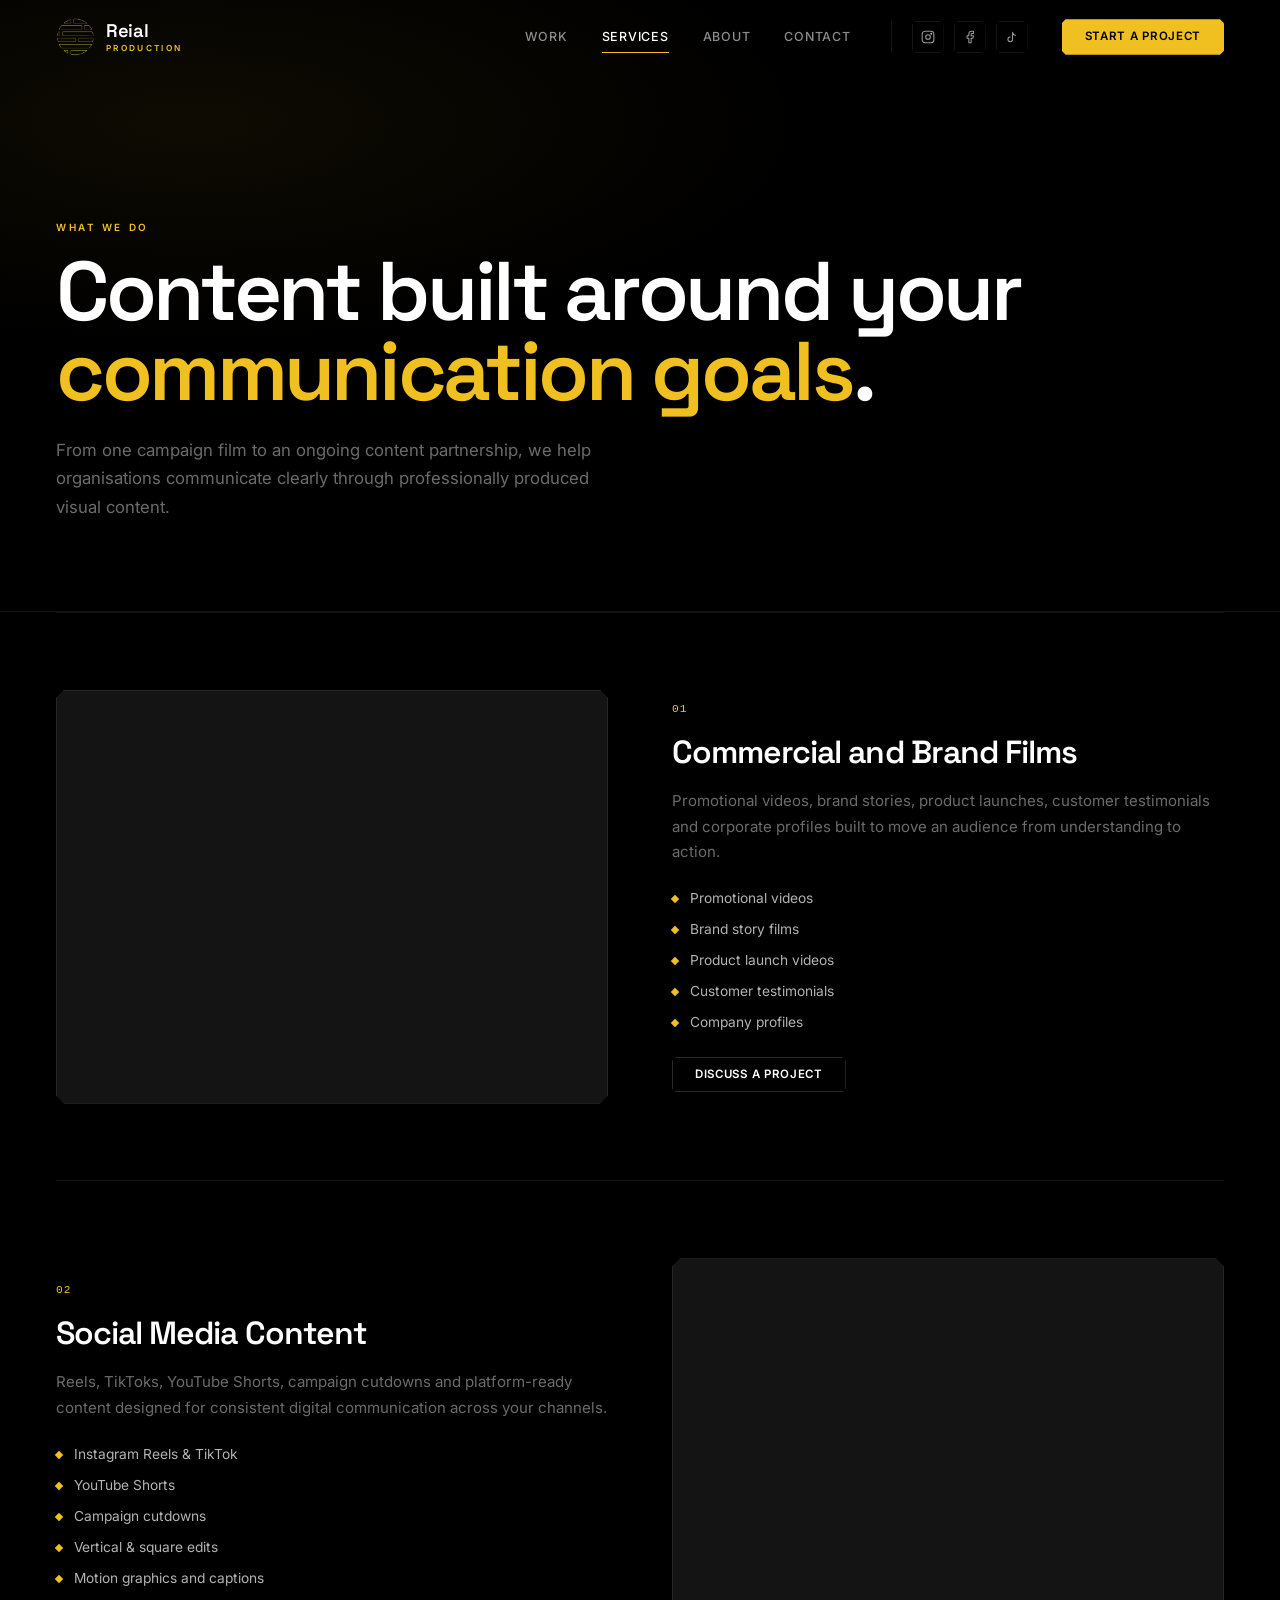
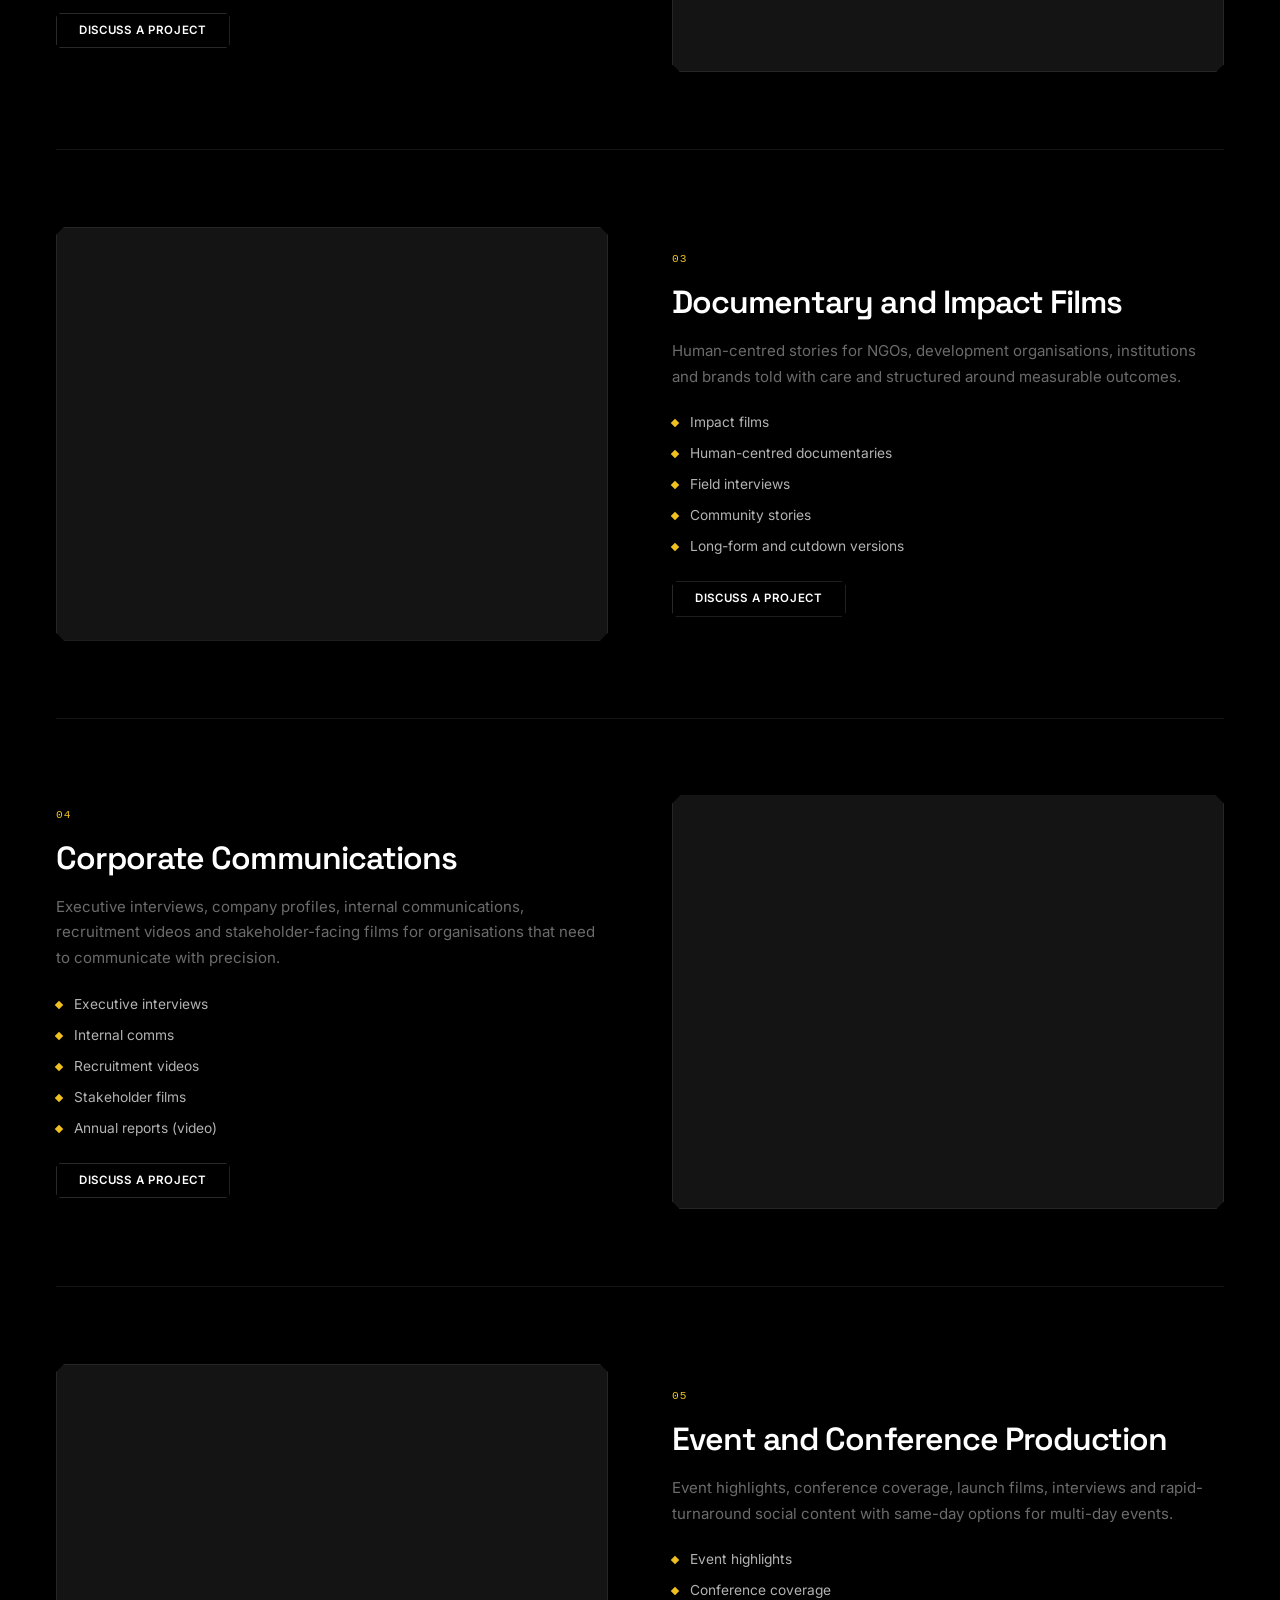
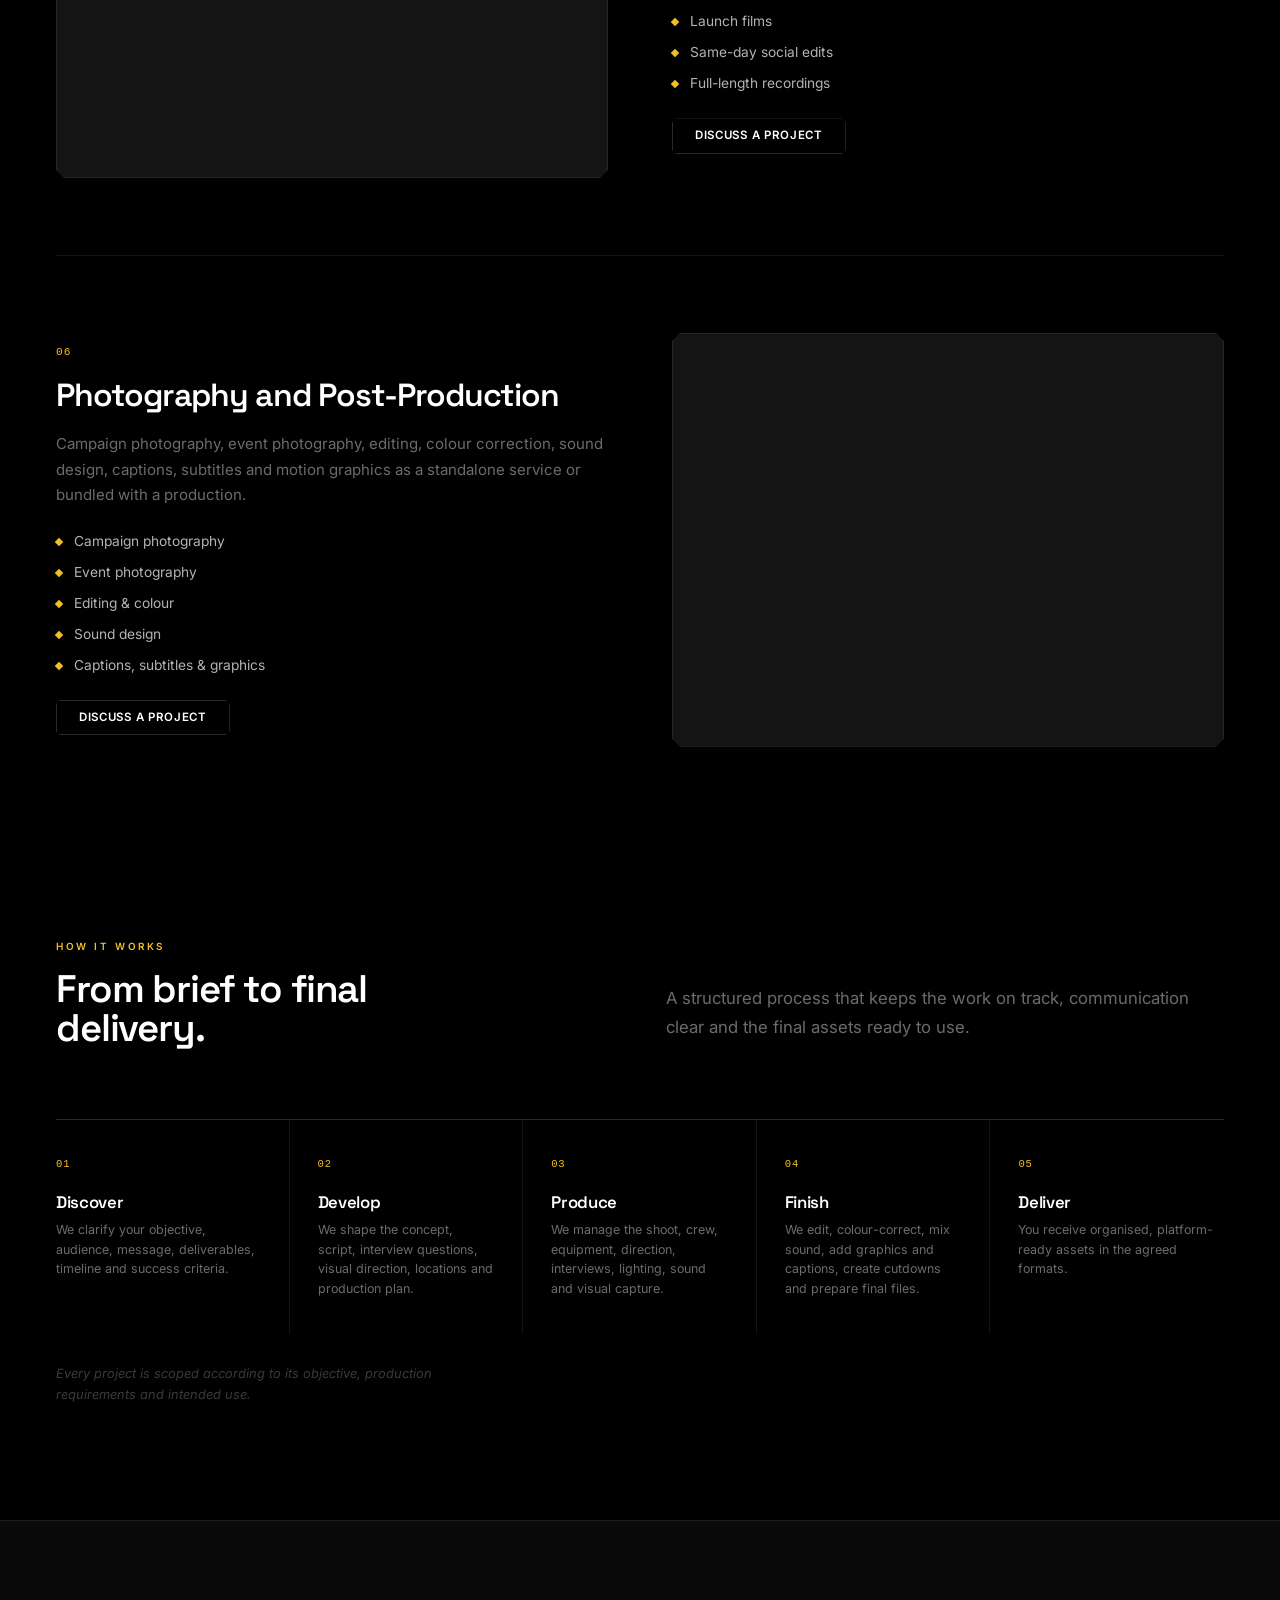
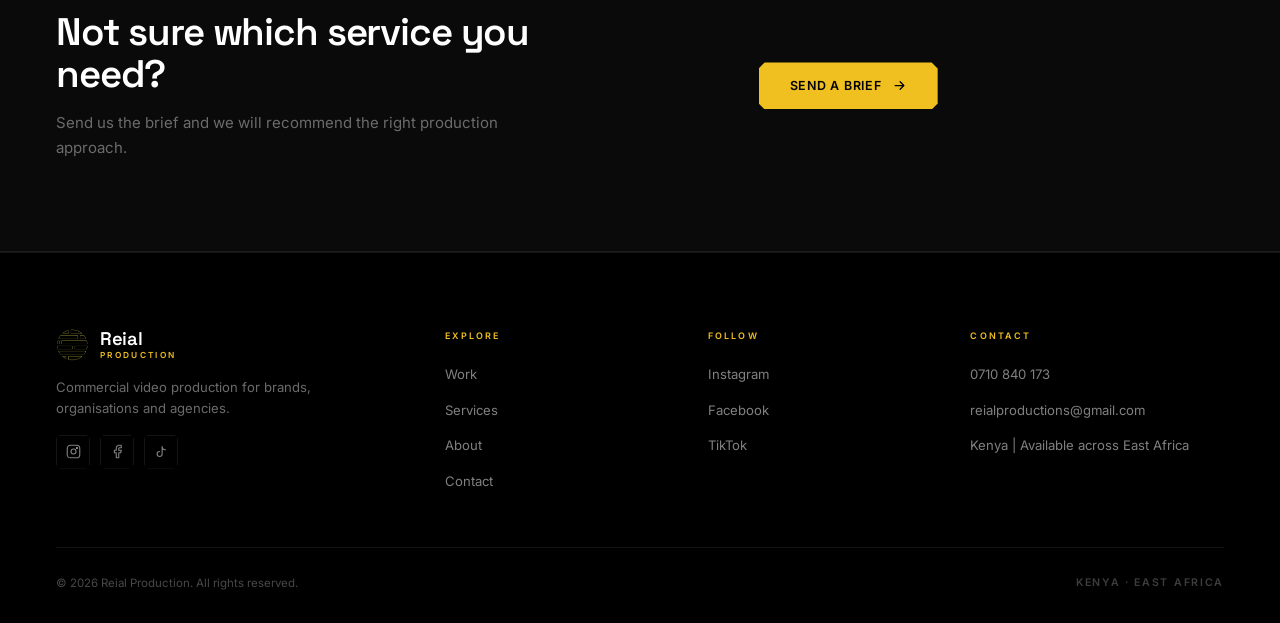
==== commit d27c1f4e: "Fix HTML encoding issues in services.html" ====
--- a/services.html
+++ b/services.html
@@ -69,7 +69,7 @@
       <div>
         <span class="svc-detail__num">01</span>
         <h2 class="svc-detail__title">Commercial and Brand Films</h2>
-        <p class="svc-detail__desc">Promotional videos, brand stories, product launches, customer testimonials and corporate profiles — built to move an audience from understanding to action.</p>
+        <p class="svc-detail__desc">Promotional videos, brand stories, product launches, customer testimonials and corporate profiles built to move an audience from understanding to action.</p>
         <ul class="svc-detail__list"><li>Promotional videos</li><li>Brand story films</li><li>Product launch videos</li><li>Customer testimonials</li><li>Company profiles</li></ul>
         <a class="btn btn--ghost btn--sm" href="contact.html">Discuss a project</a>
       </div>
@@ -91,7 +91,7 @@
       <div>
         <span class="svc-detail__num">03</span>
         <h2 class="svc-detail__title">Documentary and Impact Films</h2>
-        <p class="svc-detail__desc">Human-centred stories for NGOs, development organisations, institutions and brands — told with care and structured around measurable outcomes.</p>
+        <p class="svc-detail__desc">Human-centred stories for NGOs, development organisations, institutions and brands told with care and structured around measurable outcomes.</p>
         <ul class="svc-detail__list"><li>Impact films</li><li>Human-centred documentaries</li><li>Field interviews</li><li>Community stories</li><li>Long-form and cutdown versions</li></ul>
         <a class="btn btn--ghost btn--sm" href="contact.html">Discuss a project</a>
       </div>
@@ -113,7 +113,7 @@
       <div>
         <span class="svc-detail__num">05</span>
         <h2 class="svc-detail__title">Event and Conference Production</h2>
-        <p class="svc-detail__desc">Event highlights, conference coverage, launch films, interviews and rapid-turnaround social content — with same-day options for multi-day events.</p>
+        <p class="svc-detail__desc">Event highlights, conference coverage, launch films, interviews and rapid-turnaround social content with same-day options for multi-day events.</p>
         <ul class="svc-detail__list"><li>Event highlights</li><li>Conference coverage</li><li>Launch films</li><li>Same-day social edits</li><li>Full-length recordings</li></ul>
         <a class="btn btn--ghost btn--sm" href="contact.html">Discuss a project</a>
       </div>
@@ -124,7 +124,7 @@
       <div>
         <span class="svc-detail__num">06</span>
         <h2 class="svc-detail__title">Photography and Post-Production</h2>
-        <p class="svc-detail__desc">Campaign photography, event photography, editing, colour correction, sound design, captions, subtitles and motion graphics — as a standalone service or bundled with a production.</p>
+        <p class="svc-detail__desc">Campaign photography, event photography, editing, colour correction, sound design, captions, subtitles and motion graphics as a standalone service or bundled with a production.</p>
         <ul class="svc-detail__list"><li>Campaign photography</li><li>Event photography</li><li>Editing &amp; colour</li><li>Sound design</li><li>Captions, subtitles &amp; graphics</li></ul>
         <a class="btn btn--ghost btn--sm" href="contact.html">Discuss a project</a>
       </div>
@@ -204,4 +204,4 @@
 
 <script src="script.js"></script>
 </body>
-</html>+</html>
--- a/styles.css
+++ b/styles.css
@@ -38,7 +38,7 @@
   overflow-x:hidden;
 }
 body.lock{overflow:hidden}
-img,svg,iframe{max-width:100%;display:block}
+img,svg,iframe,video{max-width:100%;display:block}
 h1,h2,h3,h4{margin:0;line-height:1;font-weight:400}
 p{margin:0}
 ul{margin:0;padding:0;list-style:none}
@@ -53,18 +53,9 @@
 
 .wrap{width:100%;max-width:var(--maxw);margin-inline:auto;padding-inline:var(--pad)}
 
-/* Scroll progress — thin gold playhead at top */
-.progress{
-  position:fixed;top:0;left:0;right:0;height:2px;z-index:150;
-  pointer-events:none;background:transparent;
-}
-.progress__bar{
-  height:100%;background:var(--gold);width:0%;
-  transition:width .1s linear;
-  box-shadow:0 0 14px rgba(240,192,32,.7);
-}
-
-/* Type */
+.progress{position:fixed;top:0;left:0;right:0;height:2px;z-index:150;pointer-events:none;background:transparent}
+.progress__bar{height:100%;background:var(--gold);width:0%;transition:width .1s linear;box-shadow:0 0 14px rgba(240,192,32,.7)}
+
 .display{font-family:var(--display);font-weight:600;letter-spacing:-.03em;line-height:1}
 .display--xl{font-size:clamp(2.6rem,8vw,6.5rem)}
 .display--lg{font-size:clamp(2rem,5vw,4rem)}
@@ -73,20 +64,11 @@
 .kicker{display:block;font-size:.62rem;font-weight:600;letter-spacing:.26em;text-transform:uppercase;color:var(--gold);margin-bottom:16px}
 .sub{font-size:clamp(.94rem,1.4vw,1.05rem);line-height:1.7;color:var(--grey);max-width:58ch}
 
-/* Logo (image file) */
-.logo-mark{
-  height:38px;
-  width:auto;
-  max-width:130px;
-  flex:none;
-  object-fit:contain;
-  display:block;
-}
+.logo-mark{height:38px;width:auto;max-width:130px;flex:none;object-fit:contain;display:block}
 .brand{display:flex;align-items:center;gap:12px;flex:none}
 .brand__text{display:flex;flex-direction:column;line-height:1;font-family:var(--display);font-size:1.15rem;font-weight:600;letter-spacing:-.02em}
 .brand__text em{font-style:normal;font-family:var(--sans);font-size:.52rem;font-weight:600;letter-spacing:.28em;text-transform:uppercase;color:var(--gold);margin-top:3px}
 
-/* Nav */
 .nav{position:fixed;inset:0 0 auto 0;z-index:100;padding:18px 0;border-bottom:1px solid transparent;transition:.4s var(--ease)}
 .nav.is-scrolled{
   background:rgba(0,0,0,.88);
@@ -123,7 +105,6 @@
 .burger.open span:nth-child(2){opacity:0}
 .burger.open span:nth-child(3){transform:translateY(-6.5px) rotate(-45deg)}
 
-/* Buttons */
 .btn{
   display:inline-flex;align-items:center;gap:10px;padding:15px 30px;
   font-family:var(--sans);font-size:.78rem;font-weight:600;letter-spacing:.06em;
@@ -146,7 +127,6 @@
 .btn--block{width:100%;justify-content:center}
 .btn-row{display:flex;flex-wrap:wrap;gap:14px}
 
-/* Hero */
 .hero{position:relative;min-height:100svh;display:flex;align-items:flex-end;padding:160px 0 clamp(60px,8vw,100px);overflow:hidden}
 .hero__bg{position:absolute;inset:0;z-index:0;background:var(--black-3)}
 .hero__bg img{width:100%;height:100%;object-fit:cover;object-position:center 30%;opacity:.45}
@@ -170,7 +150,6 @@
 .hero__meta span:first-child{color:var(--gold);position:relative;padding-left:16px}
 .hero__meta span:first-child::before{content:"";position:absolute;left:0;top:50%;width:6px;height:6px;background:var(--gold);transform:translateY(-50%) rotate(45deg)}
 
-/* Page hero */
 .page-hero{position:relative;padding:clamp(140px,18vw,220px) 0 clamp(56px,7vw,96px);border-bottom:1px solid var(--line);overflow:hidden}
 .page-hero::before{content:"";position:absolute;inset:0;pointer-events:none;background:radial-gradient(80% 60% at 15% 20%,rgba(240,192,32,.06),transparent 60%)}
 .page-hero__in{position:relative;z-index:1}
@@ -178,30 +157,22 @@
 .page-hero h1 em{font-style:normal;color:var(--gold)}
 .page-hero .sub{margin-top:24px;max-width:52ch}
 
-/* Showreel */
+/* Showreel — native video element */
 .reel-section{padding:0;position:relative;border-top:1px solid var(--line)}
 .reel{
-  position:relative;cursor:pointer;overflow:hidden;background:var(--black-3);display:block;
+  position:relative;overflow:hidden;background:var(--black-3);display:block;
   clip-path:polygon(var(--ch-lg) 0,calc(100% - var(--ch-lg)) 0,100% var(--ch-lg),100% calc(100% - var(--ch-lg)),calc(100% - var(--ch-lg)) 100%,var(--ch-lg) 100%,0 calc(100% - var(--ch-lg)),0 var(--ch-lg));
 }
-.reel__poster{position:absolute;inset:0}
-.reel__poster img{width:100%;height:100%;object-fit:cover;opacity:.5}
-.reel__poster::after{content:"";position:absolute;inset:0;background:linear-gradient(180deg,rgba(0,0,0,.2) 0%,rgba(0,0,0,.8) 100%)}
-.reel__content{position:relative;z-index:2;min-height:clamp(380px,60vh,620px);display:flex;flex-direction:column;align-items:center;justify-content:center;text-align:center;padding:clamp(60px,10vw,120px) var(--pad)}
-.reel__play{
-  width:clamp(68px,9vw,92px);height:clamp(68px,9vw,92px);
-  border:1px solid rgba(240,192,32,.5);background:rgba(240,192,32,.06);
-  display:grid;place-items:center;margin-bottom:32px;
-  transition:.4s var(--ease);backdrop-filter:blur(6px);
-  clip-path:polygon(var(--ch) 0,calc(100% - var(--ch)) 0,100% var(--ch),100% calc(100% - var(--ch)),calc(100% - var(--ch)) 100%,var(--ch) 100%,0 calc(100% - var(--ch)),0 var(--ch));
-}
-.reel:hover .reel__play{background:var(--gold);border-color:var(--gold);transform:scale(1.06)}
-.reel__play svg{width:24px;height:24px;fill:var(--gold);margin-left:3px;transition:fill .3s var(--ease)}
-.reel:hover .reel__play svg{fill:var(--black)}
-.reel__title{font-family:var(--display);font-size:clamp(1.4rem,3vw,2.2rem);font-weight:600;letter-spacing:-.03em;max-width:14ch}
-.reel__meta{margin-top:14px;font-size:.62rem;letter-spacing:.24em;text-transform:uppercase;color:var(--grey)}
-
-/* Proof */
+.reel__video{
+  width:100%;
+  display:block;
+  aspect-ratio:16/9;
+  object-fit:contain;
+  background:#000;
+  outline:none;
+}
+.reel__video::-webkit-media-controls-panel{background-image:linear-gradient(transparent, rgba(0,0,0,.75))}
+
 .proof{padding:clamp(44px,6vw,68px) 0;border-bottom:1px solid var(--line)}
 .proof__line{font-family:var(--display);font-size:clamp(1.1rem,2.2vw,1.5rem);font-weight:500;letter-spacing:-.02em;color:rgba(255,255,255,.85);max-width:52ch;line-height:1.3;margin-bottom:32px}
 .proof__items{display:flex;flex-wrap:wrap;gap:8px 36px}
@@ -211,7 +182,6 @@
 .proof__names small{font-size:.6rem;letter-spacing:.22em;text-transform:uppercase;color:var(--grey-2);font-weight:600}
 .proof__names strong{font-family:var(--display);font-size:1rem;font-weight:500;color:rgba(255,255,255,.55);letter-spacing:-.01em}
 
-/* Work reel */
 .work-section{padding:clamp(56px,8vw,100px) 0}
 .work-head{display:flex;align-items:flex-end;justify-content:space-between;gap:24px;margin-bottom:clamp(32px,4vw,52px)}
 .work-head .display--md{max-width:16ch}
@@ -250,7 +220,6 @@
 .reel-bar{margin-top:28px;height:2px;background:rgba(255,255,255,.06);position:relative;overflow:hidden}
 .reel-bar i{position:absolute;left:0;top:0;height:100%;width:0%;background:var(--gold);transition:width .12s linear}
 
-/* Work grid */
 .filter-bar{display:flex;flex-wrap:wrap;gap:10px;margin-bottom:clamp(34px,4vw,52px)}
 .filter-chip{
   padding:10px 22px;border:1px solid var(--line-strong);background:transparent;
@@ -279,7 +248,6 @@
 .work-card__go svg{width:13px;height:13px;transition:transform .3s var(--ease)}
 .work-card:hover .work-card__go svg{transform:translateX(3px)}
 
-/* Services list */
 .svc-section{padding:clamp(64px,9vw,120px) 0;border-top:1px solid var(--line)}
 .svc-head{display:grid;grid-template-columns:1fr 1fr;gap:clamp(24px,4vw,64px);align-items:end;margin-bottom:clamp(40px,6vw,72px)}
 .svc-head .display--md{max-width:14ch}
@@ -294,7 +262,6 @@
 .svc-row:hover .svc-arrow{opacity:1;transform:none}
 .svc-arrow svg{width:18px;height:18px;stroke:var(--gold)}
 
-/* Service detail */
 .svc-detail{display:grid;grid-template-columns:1fr 1fr;gap:clamp(32px,5vw,80px);align-items:center;padding:clamp(48px,6vw,88px) 0;border-top:1px solid var(--line)}
 .svc-detail:nth-child(even) .svc-detail__media{order:2}
 .svc-detail__media{
@@ -310,12 +277,10 @@
 .svc-detail__list li{font-size:.86rem;color:rgba(255,255,255,.7);padding-left:18px;position:relative}
 .svc-detail__list li::before{content:"";position:absolute;left:0;top:9px;width:6px;height:6px;background:var(--gold);transform:rotate(45deg)}
 
-/* Clients line */
 .clients-line{padding:clamp(44px,6vw,80px) 0;border-top:1px solid var(--line);border-bottom:1px solid var(--line)}
 .clients-line .display--sm{color:var(--grey-2);line-height:1.5;max-width:72ch;font-weight:500}
 .clients-line .display--sm strong{color:var(--white);font-weight:500}
 
-/* Why */
 .why-section{padding:clamp(64px,9vw,120px) 0;background:var(--white);color:var(--black)}
 .why-section .kicker{color:var(--gold-deep)}
 .why-section .display--md{max-width:16ch;margin-bottom:clamp(40px,6vw,72px)}
@@ -334,7 +299,6 @@
 .why-cell h3{font-family:var(--display);font-size:clamp(.92rem,1.5vw,1.1rem);font-weight:600;letter-spacing:-.02em;line-height:1.15;margin-bottom:11px}
 .why-cell p{font-size:.84rem;color:#5A5A62;line-height:1.62}
 
-/* Process */
 .process-section{padding:clamp(64px,9vw,120px) 0}
 .process-head{display:grid;grid-template-columns:1fr 1fr;gap:clamp(24px,4vw,64px);align-items:end;margin-bottom:clamp(40px,6vw,72px)}
 .process-head .display--md{max-width:14ch}
@@ -356,7 +320,116 @@
 .proc-d{font-size:.78rem;color:var(--grey);line-height:1.56}
 .process-note{margin-top:30px;font-size:.8rem;color:var(--grey-2);font-style:italic;max-width:56ch}
 
-/* Partnership */
+/* ================================================================
+   BUILT BY REIAL — Cheki product section
+   ================================================================ */
+.built-section{
+  padding:clamp(64px,9vw,120px) 0;
+  position:relative;
+}
+.built-head{
+  display:grid;
+  grid-template-columns:1fr 1fr;
+  gap:clamp(24px,4vw,64px);
+  align-items:end;
+  margin-bottom:clamp(34px,4.5vw,56px);
+}
+.built-head .display--md{max-width:14ch}
+.built-head .sub{padding-bottom:6px}
+
+.built-visual{
+  display:block;
+  position:relative;
+  border:1px solid var(--line);
+  overflow:hidden;
+  background:var(--black-3);
+  margin-bottom:clamp(28px,3.5vw,44px);
+  aspect-ratio:21/9;
+  clip-path:polygon(
+    var(--ch-lg) 0, calc(100% - var(--ch-lg)) 0,
+    100% var(--ch-lg), 100% calc(100% - var(--ch-lg)),
+    calc(100% - var(--ch-lg)) 100%, var(--ch-lg) 100%,
+    0 calc(100% - var(--ch-lg)), 0 var(--ch-lg)
+  );
+  transition:border-color .3s var(--ease);
+}
+.built-visual:hover{border-color:rgba(240,192,32,.4)}
+.built-visual img{
+  width:100%;
+  height:100%;
+  object-fit:cover;
+  object-position:center;
+  display:block;
+  filter:brightness(.95);
+  transform:scale(1.05);
+  transition:transform 1s var(--ease),filter .6s var(--ease);
+}
+.built-visual:hover img{
+  transform:scale(1.08);
+  filter:brightness(1);
+}
+
+.built-logo{
+  position:absolute;
+  top:clamp(16px,2.4vw,28px);
+  left:clamp(16px,2.4vw,28px);
+  padding:9px 15px;
+  background:rgba(0,0,0,.85);
+  backdrop-filter:blur(10px);
+  -webkit-backdrop-filter:blur(10px);
+  border:1px solid rgba(240,192,32,.4);
+  font-family:var(--display);
+  font-weight:600;
+  font-size:.88rem;
+  letter-spacing:-.01em;
+  color:var(--white);
+  display:flex;
+  align-items:center;
+  gap:9px;
+  z-index:2;
+  clip-path:polygon(
+    var(--ch-xs) 0, calc(100% - var(--ch-xs)) 0,
+    100% var(--ch-xs), 100% calc(100% - var(--ch-xs)),
+    calc(100% - var(--ch-xs)) 100%, var(--ch-xs) 100%,
+    0 calc(100% - var(--ch-xs)), 0 var(--ch-xs)
+  );
+}
+.built-logo::before{
+  content:"";
+  width:8px;height:8px;
+  background:var(--gold);
+  border-radius:50%;
+}
+
+.built-foot{
+  display:flex;
+  justify-content:space-between;
+  align-items:center;
+  gap:24px;
+  flex-wrap:wrap;
+}
+.built-films{
+  font-size:.86rem;
+  color:var(--grey);
+  line-height:1.7;
+}
+.built-films span{
+  font-size:.6rem;
+  font-weight:600;
+  letter-spacing:.22em;
+  text-transform:uppercase;
+  color:var(--grey-2);
+  margin-right:12px;
+}
+.built-films a{
+  color:var(--gold);
+  border-bottom:1px solid rgba(240,192,32,.3);
+  transition:border-color .22s var(--ease),color .22s var(--ease);
+  padding-bottom:1px;
+}
+.built-films a:hover{border-bottom-color:var(--gold);color:var(--gold-hot)}
+.built-films em{font-style:normal;color:rgba(255,255,255,.25);margin:0 8px}
+
 .partner-section{padding:clamp(64px,9vw,120px) 0;background:var(--black-2);border-top:1px solid var(--line);border-bottom:1px solid var(--line)}
 .partner-grid{display:grid;grid-template-columns:1.1fr .9fr;gap:clamp(32px,5vw,80px);align-items:start}
 .partner-grid .display--md{max-width:16ch;margin-bottom:22px}
@@ -366,7 +439,6 @@
 .partner-side{padding-top:8px}
 .partner-side p{font-size:.86rem;color:var(--grey);line-height:1.68;margin-bottom:26px}
 
-/* Case study */
 .case-section{padding:clamp(64px,9vw,120px) 0;border-top:1px solid var(--line)}
 .case-grid{display:grid;grid-template-columns:1fr 1.1fr;gap:clamp(32px,5vw,80px);align-items:center}
 .case-visual{
@@ -390,7 +462,6 @@
 .case-out li::before{content:"";position:absolute;left:0;top:9px;width:6px;height:6px;background:var(--gold);transform:rotate(45deg)}
 .case-result{margin-top:28px;padding:20px 24px;border-left:2px solid var(--gold);background:rgba(240,192,32,.05);font-size:.88rem;color:rgba(255,255,255,.78);line-height:1.6}
 
-/* Team — 3 top, 2 centred below */
 .team-grid{
   display:grid;
   grid-template-columns:repeat(6,1fr);
@@ -413,7 +484,6 @@
 .team-card__role{font-size:.68rem;font-weight:600;letter-spacing:.2em;text-transform:uppercase;color:var(--gold);margin-bottom:12px;line-height:1.4}
 .team-card__bio{font-size:.84rem;color:var(--grey);line-height:1.6}
 
-/* Contact */
 .contact-section{padding:clamp(64px,9vw,120px) 0;background:var(--black)}
 .contact-grid{display:grid;grid-template-columns:.9fr 1.1fr;gap:clamp(36px,5vw,80px);align-items:start}
 .contact-head .display--md{max-width:14ch;margin-bottom:22px}
@@ -446,7 +516,6 @@
 .cm-tile__label{font-size:.6rem;font-weight:600;letter-spacing:.22em;text-transform:uppercase;color:var(--grey-2)}
 .cm-tile__value{font-family:var(--display);font-size:1.1rem;font-weight:600;letter-spacing:-.02em;color:var(--white)}
 
-/* Form */
 .form{
   background:var(--black-2);border:1px solid var(--line);padding:clamp(24px,3.5vw,42px);
   clip-path:polygon(var(--ch) 0,calc(100% - var(--ch)) 0,100% var(--ch),100% calc(100% - var(--ch)),calc(100% - var(--ch)) 100%,var(--ch) 100%,0 calc(100% - var(--ch)),0 var(--ch));
@@ -485,13 +554,11 @@
 }
 .form-success svg{width:17px;height:17px;flex:none;margin-top:2px;stroke:var(--gold-hot)}
 
-/* CTA strip */
 .cta-strip{padding:clamp(56px,7vw,96px) 0;border-top:1px solid var(--line);border-bottom:1px solid var(--line);background:var(--black-2)}
 .cta-strip__in{display:grid;grid-template-columns:1.4fr 1fr;gap:clamp(28px,4vw,64px);align-items:center}
 .cta-strip h2{font-family:var(--display);font-size:clamp(1.4rem,3.2vw,2.4rem);font-weight:600;letter-spacing:-.03em;line-height:1.1;max-width:20ch}
 .cta-strip p{font-size:.94rem;color:var(--grey);line-height:1.65;margin-top:16px;max-width:52ch}
 
-/* Footer */
 .footer{background:var(--black);border-top:1px solid var(--line);padding:clamp(44px,6vw,76px) 0 30px}
 .footer-top{display:grid;grid-template-columns:1.6fr 1fr 1fr 1.2fr;gap:clamp(24px,4vw,52px);padding-bottom:clamp(34px,5vw,54px);border-bottom:1px solid var(--line)}
 .footer .brand{font-size:1rem}
@@ -513,7 +580,6 @@
 .footer-bot p{font-size:.72rem;color:rgba(255,255,255,.28)}
 .footer-bot .loc{font-size:.66rem;letter-spacing:.16em;text-transform:uppercase;color:rgba(255,255,255,.24);font-weight:600}
 
-/* Lightbox */
 .lightbox{position:fixed;inset:0;z-index:200;display:none;place-items:center;background:rgba(0,0,0,.97);backdrop-filter:blur(10px);padding:clamp(16px,4vw,48px)}
 .lightbox.open{display:grid;animation:lbIn .3s var(--ease)}
 @keyframes lbIn{from{opacity:0}to{opacity:1}}
@@ -531,7 +597,6 @@
 .lb-close:hover{border-color:var(--gold);background:rgba(240,192,32,.1)}
 .lb-close svg{width:15px;height:15px;stroke:#fff}
 
-/* Toast */
 .toast{
   position:fixed;left:50%;bottom:28px;z-index:300;transform:translate(-50%,140%);
   padding:14px 24px;background:var(--gold);color:var(--black);
@@ -541,13 +606,11 @@
 }
 .toast.show{transform:translate(-50%,0)}
 
-/* Reveal */
 .rv{opacity:0;transform:translateY(20px);transition:opacity .9s var(--ease),transform .9s var(--ease)}
 .rv.in{opacity:1;transform:none}
 .rv-d1{transition-delay:.07s}
 .rv-d2{transition-delay:.14s}
 
-/* 404 */
 .err-page{min-height:100svh;display:grid;place-items:center;padding:120px var(--pad) 80px;text-align:center;position:relative}
 .err-page::before{content:"";position:absolute;inset:0;pointer-events:none;background:radial-gradient(60% 50% at 50% 40%,rgba(240,192,32,.07),transparent 70%)}
 .err-page__in{position:relative;z-index:1;max-width:640px}
@@ -559,7 +622,6 @@
 .section{padding:clamp(56px,8vw,100px) 0}
 .section--tight{padding:clamp(48px,6vw,80px) 0}
 
-/* Responsive */
 @media (max-width:1080px){
   .footer-top{grid-template-columns:1.4fr 1fr 1fr}
   .footer-top > :last-child{grid-column:1/-1}
@@ -606,6 +668,7 @@
   .svc-d{grid-column:2;padding-top:0}
   .svc-arrow{display:none}
   .process-head{grid-template-columns:1fr;gap:18px;align-items:start}
+  .built-head{grid-template-columns:1fr;gap:18px;align-items:start}
   .case-grid{grid-template-columns:1fr}
   .contact-grid{grid-template-columns:1fr}
   .partner-grid{grid-template-columns:1fr}
@@ -641,6 +704,10 @@
   .filter-chip{font-size:.66rem;padding:9px 16px}
   .team-grid{grid-template-columns:1fr}
   .team-grid .team-card{grid-column:auto}
+  .built-foot{flex-direction:column;align-items:flex-start;gap:22px}
+  .built-visual{aspect-ratio:4/3}
+  .built-visual img{transform:scale(1)}
+  .built-visual:hover img{transform:scale(1.02)}
 }
 @media (max-width:420px){
   .brand__text{font-size:1rem}
@@ -650,4 +717,4 @@
   html{scroll-behavior:auto}
   *,*::before,*::after{animation-duration:.001ms!important;transition-duration:.001ms!important}
   .rv{opacity:1;transform:none}
-}+}
